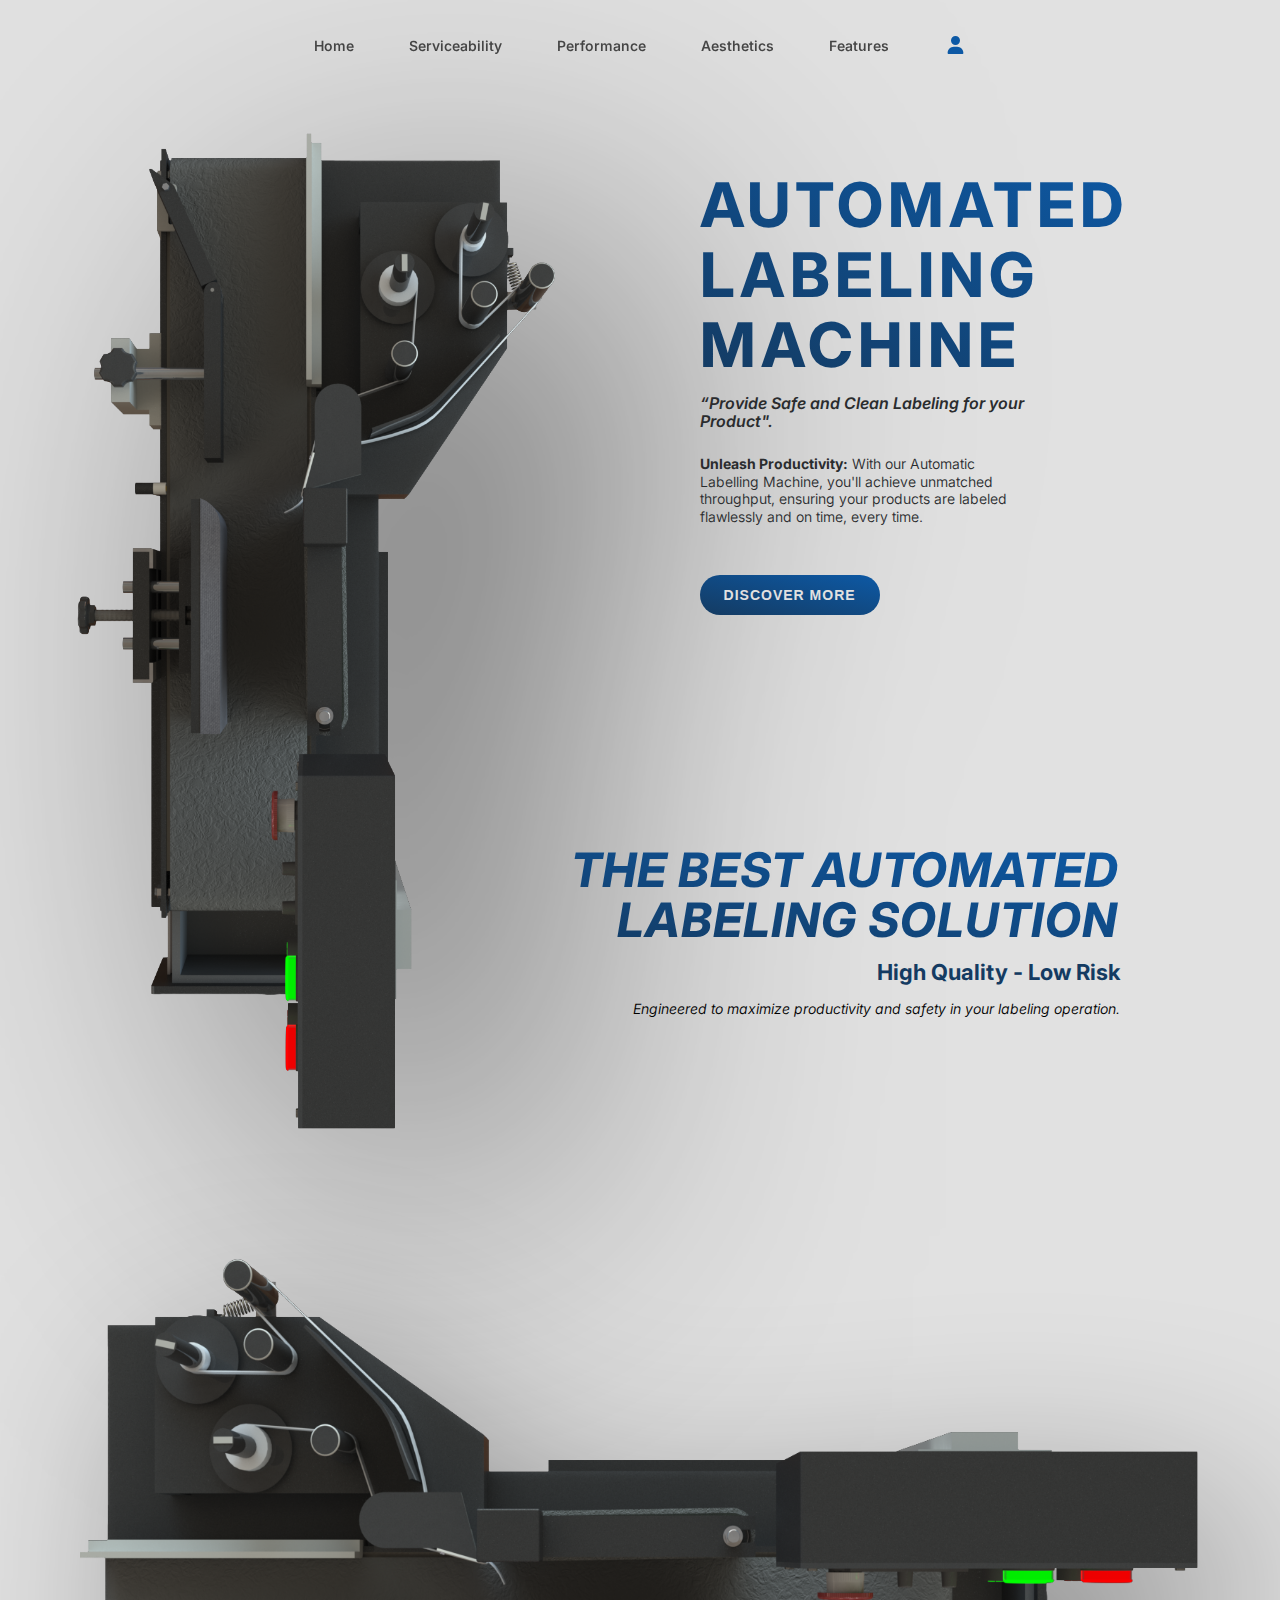
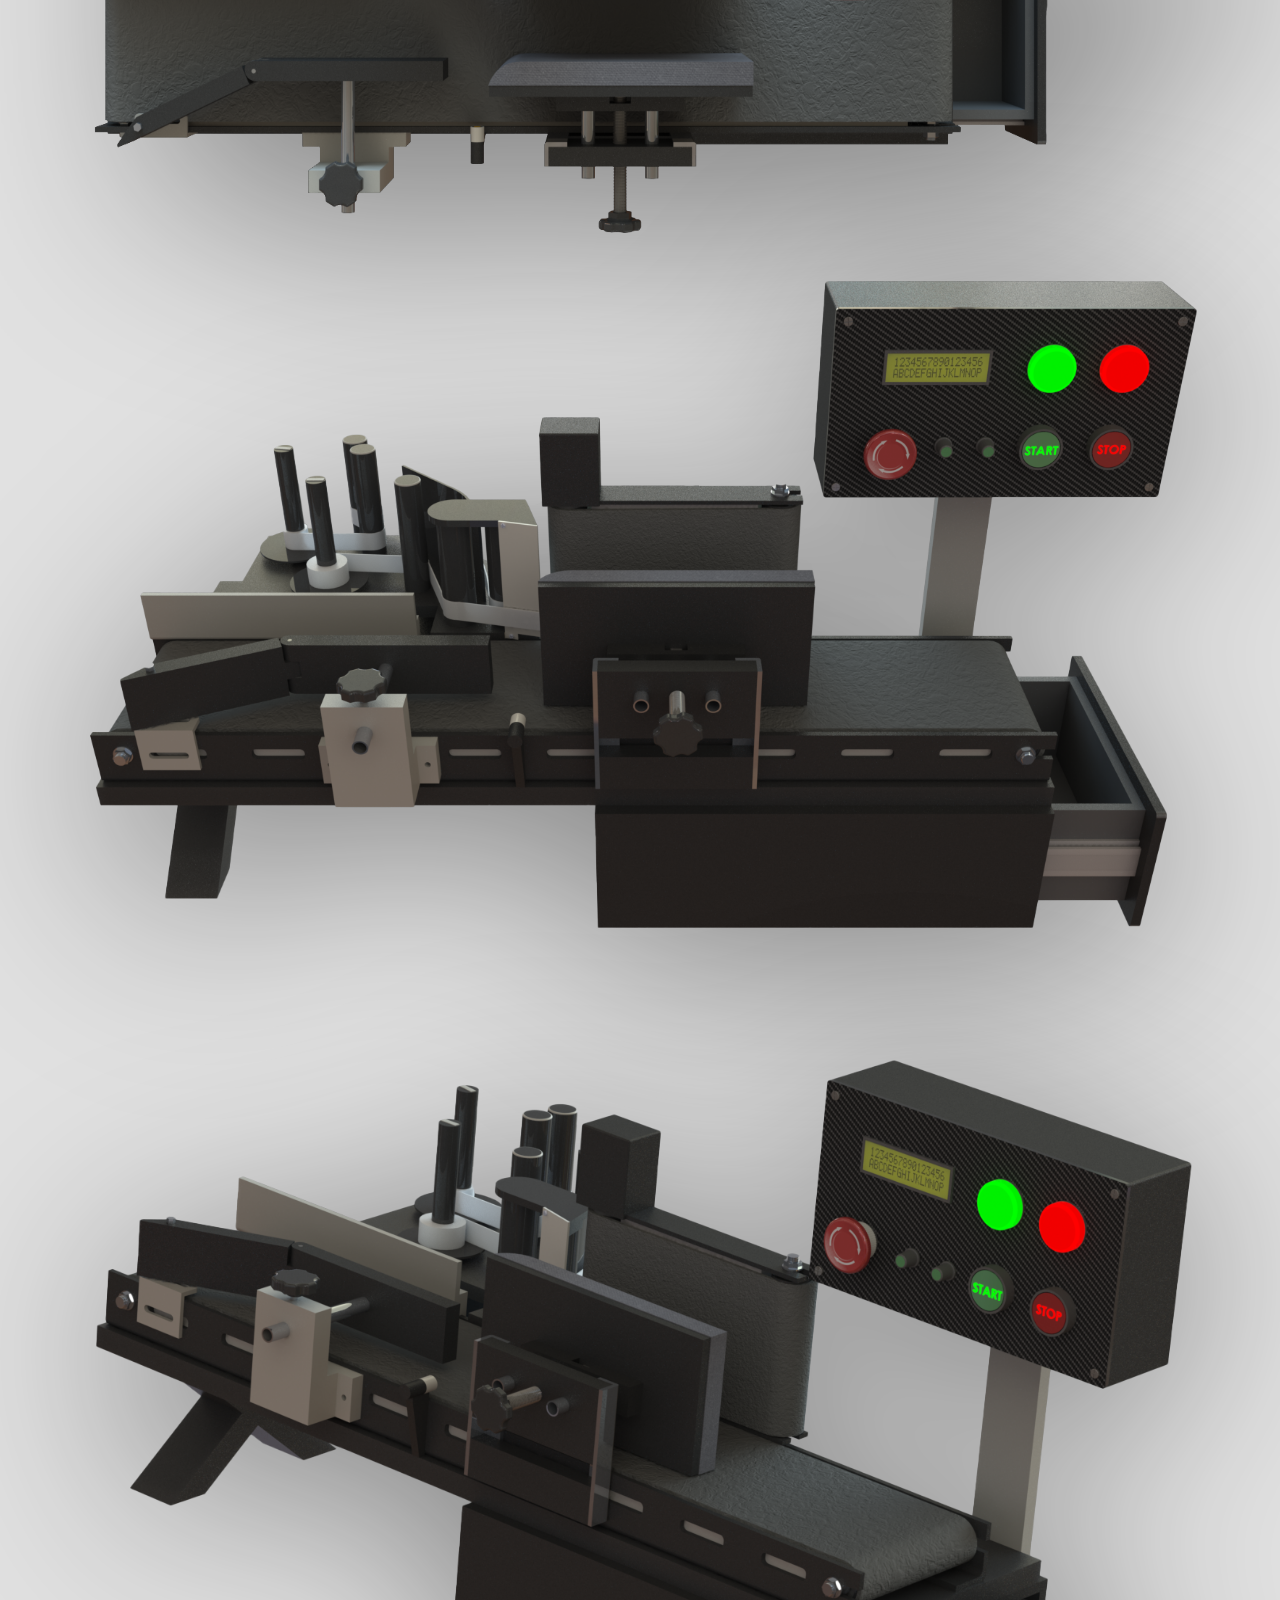
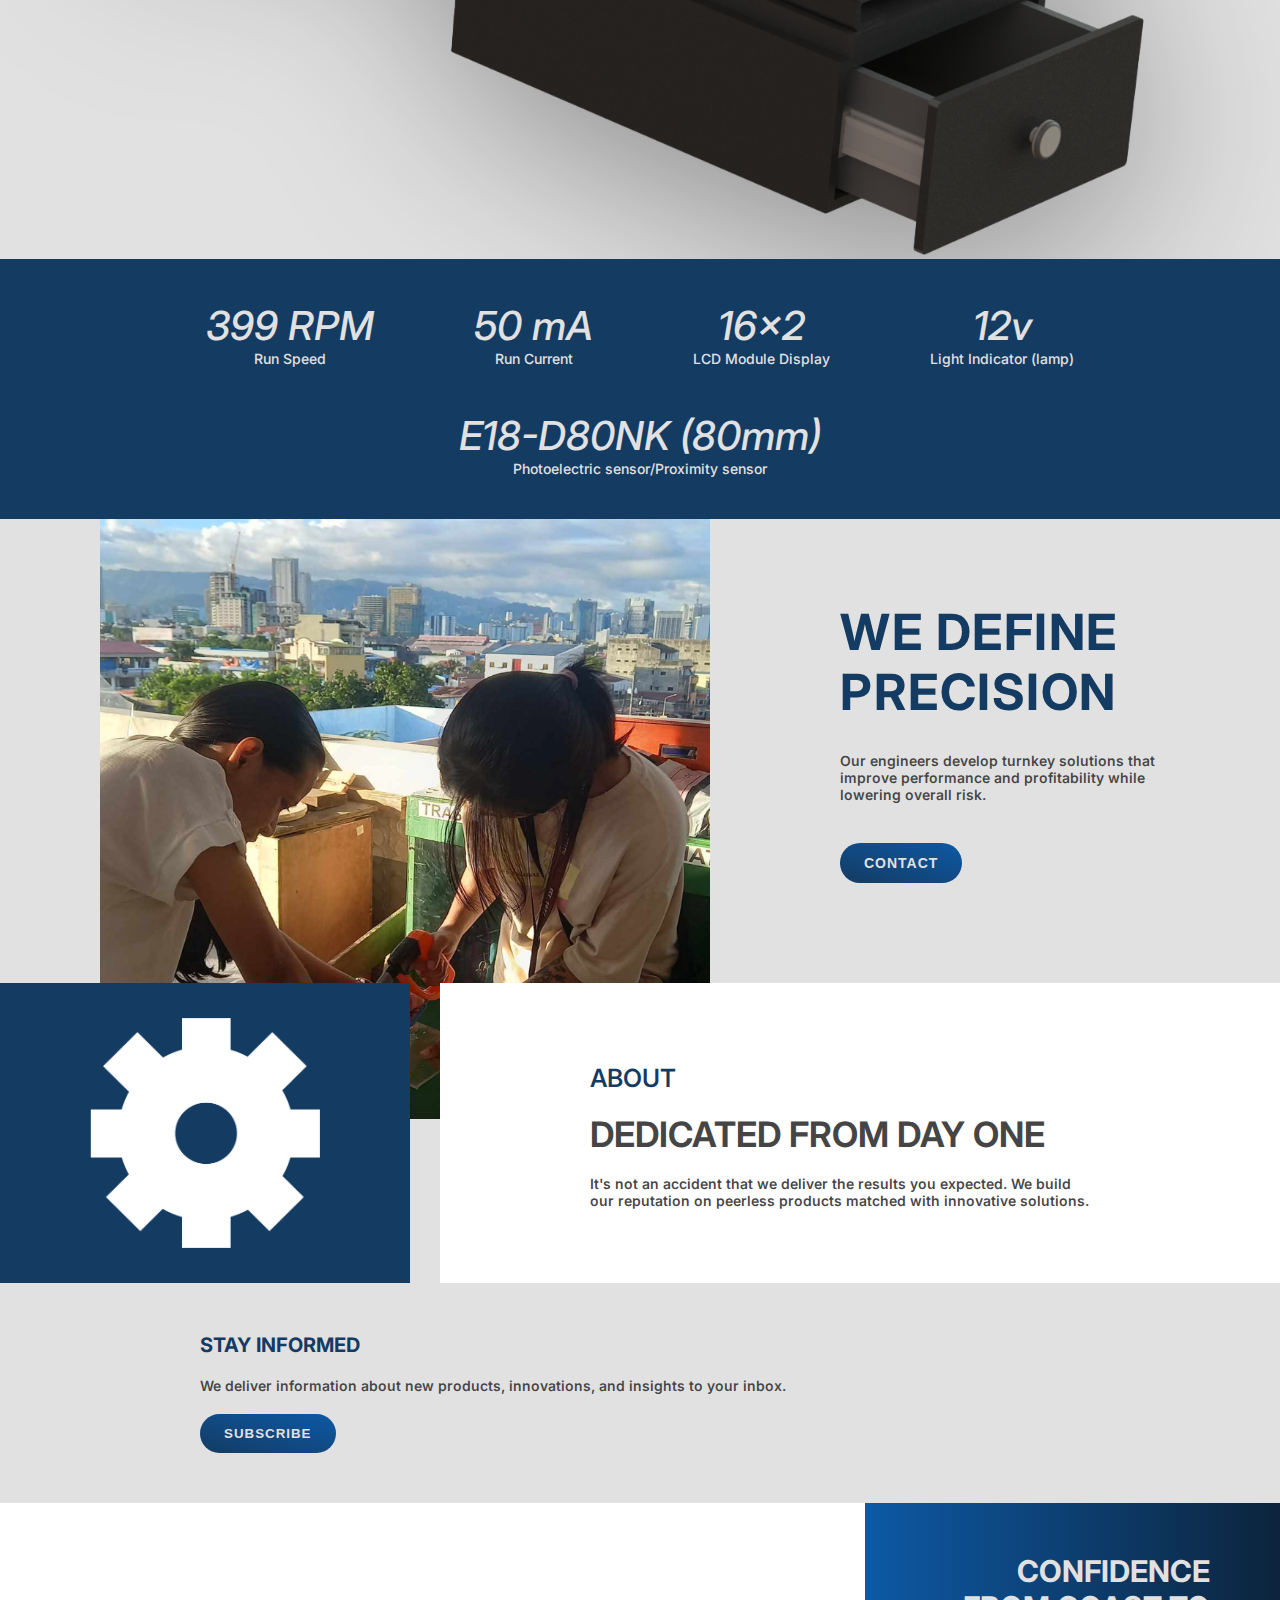
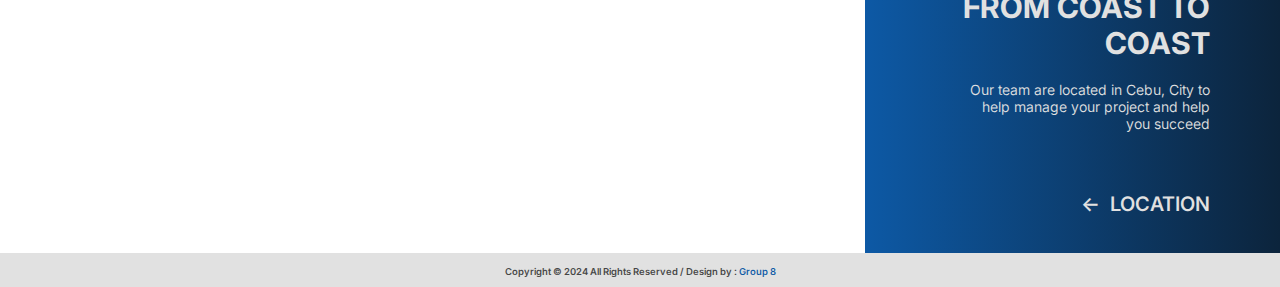
==== index.html @ 642051ca "Add files via upload" ====
<!DOCTYPE html>
<html lang="en">
<head>
    <style>
        @import url('https://fonts.googleapis.com/css2?family=Poppins:wght@100;200;300;400;500;600;700;800;900&display=swap');
        @import url('https://fonts.googleapis.com/css2?family=Inter:wght@100..900&display=swap');
    </style>
   <link rel="stylesheet" href="https://unicons.iconscout.com/release/v4.0.0/css/line.css"/>
    <meta charset="UTF-8">
    <meta name="viewport" content="width=device-width, initial-scale=1.0">
    <title>Home Page</title>
    <link rel="stylesheet" href="style.css">
    <link rel="icon" type="image/png" href="assets/logo gear.jpg">
</head>

<body>

    <div class="hero">
        <nav>
            <ul class="sidebar">
                <li onclick=hideSidebar()><a href="#"><svg class="svg" xmlns="http://www.w3.org/2000/svg" fill="currentcolor" height="26" viewBox="0 -960 960 960" width="26"><path d="M480-424 284-228q-11 11-28 11t-28-11q-11-11-11-28t11-28l196-196-196-196q-11-11-11-28t11-28q11-11 28-11t28 11l196 196 196-196q11-11 28-11t28 11q11 11 11 28t-11 28L536-480l196 196q11 11 11 28t-11 28q-11 11-28 11t-28-11L480-424Z"/></svg></a></li>
                <li><a href="index.html">Home</a></li>
                <li><a href="serviceability.html">Serviceability</a></li>
                <li><a href="performance.html">Performance</a></li>
                <li><a href="aesthetic.html">Aesthetics</a></li>
                <li><a href="features.html">Features</a></li>
            </ul>
            <ul class="main-navbar">
                <li class="hideOnMobile"><a href="index.html">Home</a></li>
                <li class="hideOnMobile"><a href="serviceability.html">Serviceability</a></li>
                <li class="hideOnMobile"><a href="performance.html">Performance</a></li>
                <li class="hideOnMobile"><a href="aesthetic.html">Aesthetics</a></li>
                <li class="hideOnMobile"><a href="features.html">Features</a></li>
                <!-- <li class="hideOnMobile"><button id="show-login">Log in</button></li> -->
                <li class="hideOnMobile"><a href="#"><svg id="svg" xmlns="http://www.w3.org/2000/svg" fill="currentcolor" height="18" width="23" viewBox="0 0 448 512"><path d="M224 256A128 128 0 1 0 224 0a128 128 0 1 0 0 256zm-45.7 48C79.8 304 0 383.8 0 482.3C0 498.7 13.3 512 29.7 512H418.3c16.4 0 29.7-13.3 29.7-29.7C448 383.8 368.2 304 269.7 304H178.3z"/></svg></a></li>
                <li class="menu-button" onclick=showSidebar()><a href="#"><svg class="svg" xmlns="http://www.w3.org/2000/svg" fill="currentcolor" height="26" viewBox="0 -960 960 960" width="26"><path d="M120-240v-80h720v80H120Zm0-200v-80h720v80H120Zm0-200v-80h720v80H120Z"/></svg></a></li>
            </ul>
        </nav>
        <script>
            function showSidebar(){
                const sidebar = document.querySelector('.sidebar')
                sidebar.style.display = 'flex'
            }
            function hideSidebar(){
                const sidebar = document.querySelector('.sidebar')
                sidebar.style.display = 'none'
            }
        </script>



        <!--------------------------- HERO SECTION -------------------------------->
        <section class="home">
            <div class="content">
                <h1>AUTOMATED LABELING MACHINE</h1>
                <p class="p1" style="font-weight: 600; font-style: italic;">“Provide Safe and Clean Labeling for your Product".</p>
                <p style="font-weight: 350;"><b>Unleash Productivity:</b> With our Automatic
                    Labelling Machine, you'll achieve unmatched
                    throughput, ensuring your products are labeled
                    flawlessly and on time, every time.</p>
                    <a href="discover more.html"><button class="btn">DISCOVER MORE</button></a>
            </div>
            <!-- <div class="media-icons">
                <a href="#"><i class="fa-brands fa-facebook"></i></a>
                <a href="#"><i class="fa-brands fa-facebook-messenger"></i></a>
                <a href="#"><i class="fa-brands fa-instagram"></i></a>
                <a href="#"><i class="fa-brands fa-x-twitter"></i></a>
            </div> -->
        </section>



        <!--------------------------- LOG IN -------------------------------->
        <div class="pop-up">
            <div class="close-btn">&times</div>
            <div class="form">
                <h2>Log In</h2>
                <div class="form-element">
                    <label for="email">Email</label>
                    <input type="text" id="email" placeholder="Enter email">
                </div>
                <div class="form-element">
                    <label for="password">Password</label>
                    <input type="password" id="password" placeholder="Enter password">
                </div>
                <div class="form-element">
                    <input type="checkbox" id="remember-me">
                    <label for="remember-me">Remember me</label>
                </div>
                <div class="form-element">
                    <button>Sign in</button>
                </div>
                <div class="form-element">
                    <a href="#">Forgot password?</a>
                </div>
            </div>
        </div>

        <script src="login.js"></script>



        <!--------------------------- BEST AUTOMATED -------------------------------->
        </section>
        <div class="hero1">
            <section class="home1">
                <div class="content1">
                    <h1>THE BEST AUTOMATED LABELING SOLUTION</h1>
                    <p class="p1">High Quality - Low Risk</p>
                    <p class="p2">.Engineered to maximize productivity and safety in your labeling operation</p>
                </div>
            </section>
        </div>

    </div>



    <!---------------------- MACHINE IMAGES ------------------------>
    <div class="top-view"><img src="assets/top-view.png"></div>

    <div class="top-view1"><img src="assets/topvwb.png"></div>
    <div class="front-view"><img src="assets/front-viewwb.png"></div>
    <div class="iso-view"><img src="assets/isometric-viewwb.png"></div>



    <!------------------------- TABLE ------------------------------->
    <div class="blue-box">
        <table class="t1">
            <tr id="header">
                <th>399 RPM</th>
                <th>50 mA</th>
                <th>16x2</th>
                <th>12v</th>
            </tr>
            <tr>
                <td>Run Speed</td>
                <td>Run Current</td>
                <td>LCD Module Display</td>
                <td>Light Indicator (lamp)</td>
            </tr>
        </table>

        <table class="t2">
            <tr id="header2">
                <th>E18-D80NK (80mm)</th>
            </tr>
            <tr>
                <td>Photoelectric sensor/Proximity sensor</td>
            </tr>
        </table>
    </div>


    <!------------------------- WE DEFINE ------------------------------->
    <div class="content3">
        <img src="assets/content3-img.png">
    </div>


    <div class="we-define">
        <p class="c3-heading">WE DEFINE PRECISION</p>
        <p class="c3-parag">Our engineers develop turnkey solutions that improve performance
            and profitability while lowering overall risk.</p>
        <button class="c3-btn"><a href="contact.html">CONTACT</a></button>
    </div>


    <!------------------------- DEDICATED FROM DAY ONE ------------------------------->
    <div class="gear">
        <img src="assets/gear.png">
    </div>


    <div class="white-box">
        <div class="wb">
        <p class="c3-p1">ABOUT</p>
        <p class="c3-p2">DEDICATED FROM DAY ONE</p>
        <p class="c3-p3">It's not an accident that we deliver the results you expected.
             We build our reputation on peerless products matched with innovative solutions.</p>
        </div>
    </div>


    <!------------------------- STAY INFORMED ------------------------------->
    <div class="stay-informed">
        <div class="s-i">
        <p class="si1">STAY INFORMED</p>
        <p class="si2">We deliver information about new products, innovations, and insights to your inbox.</p>
        <button class="si-btn"><a href="#">SUBSCRIBE</a></button>
        </div>
    </div>


    <!------------------------- MAP / LOCATION ------------------------------->
    <div class="map">
        <iframe src="https://www.google.com/maps/embed?pb=!1m18!1m12!1m3!1d5551.636951162597!2d123.90180491944083!3d10.2937668640646!2m3!1f0!2f0!3f0!3m2!1i1024!2i768!4f13.1!3m3!1m2!1s0x33a99be0240f1f91%3A0x9e27c0301ab69bb9!2sCebu%20Technological%20University%20-%20Main%20Campus!5e0!3m2!1sen!2sph!4v1716131457094!5m2!1sen!2sph" width="100%" height="350" style="border:0; object-fit:cover;" allowfullscreen="" loading="lazy" referrerpolicy="no-referrer-when-downgrade"></iframe>
        <div class="mp">
            <p class="m1">CONFIDENCE FROM COAST TO COAST</p>
            <p class="m2">Our team are located in Cebu, City to help manage your project
                and help you succeed</p>
            <p class="m3">LOCATION &nbsp;-></p>
        </div>
    </div>



    <!------------------------- FOOTER ------------------------------->
    <footer>
        <p>Copyright © 2024 All Rights Reserved / Design by :  <b style="color:#0d59a5; font-weight: 550;">Group 8</b></p>
    </footer>



</body>
</html>
---- style.css ----
*{
    box-sizing: border-box;
    margin: 0;
    padding: 0;
}
html{
    height: 100%;
}
body{
    font-family: "Inter", sans-serif;
    font-size: 14px;
    margin: 0;
    background-color: #e1e1e1;
    font-weight: 560;


    min-height: 100%;
    display: flex;
    flex-direction: column;
    overflow-x: hidden;
}
/* html, body{
    width: 100%;
    height: 100%;
    margin: 0;
    padding: 0;
    overflow-x :hidden;
} */




/* -------------------NAVIGATION BAR------------------------ */
.main-navbar{
    /* background-color: white; */
    /* box-shadow: 3px 3px 5px rgba(0, 0, 0, 0.3); */
    /* background: hsl(0 0% 100% / .1); */
    backdrop-filter: blur(0.01rem);
    /* position: relative; */
}
nav ul{
    width: 100%;
    list-style: none;
    display: flex;
    justify-content: center;
    align-items: center;
    gap: 10px;
}
nav .main-navbar{
    gap: 35px;
    margin-top: 20px;
}
nav li{
    height: 50px;
}
nav a{
    height: 100%;
    padding: 0 10px;
    text-decoration: none;
    display: flex;
    align-items: center;
    color: #454545;
    transition: 0.3s ease;
    position: relative;
}
nav a:hover{
    /* background-color: #6e7a8691; */
    border-radius: 3px;
    /* color: #e1e1e1; */
    color: #143b62;
    /* box-shadow: 2px 2px 3px rgba(0, 0, 0, 0.3); */
}
.main-navbar a{
    transition: 0.3s ease;
    font-size: 14px;
}
.main-navbar a:hover{
    transform: scale(1.08);
}
.main-navbar a:after{
    content:"";
    position: absolute;
    background-color: #0D59A5;
    height: 3px;
    width: 0%;
    left: 0;
    bottom: -1px;
    transition: 0.3s ease;
}
.main-navbar a:hover:after{
    width: 100%;
}
#svg{
    color:#0D59A5;
}
nav .main-navbar li:last-child{
    margin-left: auto;
    font-size: 18px;
    font-weight: bold;
    color: #454545;
    margin-right: 25px;
}
.sidebar{
    position: absolute;
    top: 0;
    right: 0;
    height: 100vh;
    width: 250px;
    z-index: 999;
    background: hsla(0, 0%, 100%, 0);
    /* background: rgba(46, 62, 70, 0.53); */
    backdrop-filter: blur(1rem);
    background-color: #143b6296;
    box-shadow: -10px 0 10px rgba(0, 0, 0, 0.1);
    display: none;
    flex-direction: column;
    align-items: flex-start;
    justify-content: flex-start;
    transition: 0.3s ease;
    font-weight: 500;
}
.sidebar li{
    width: 100%;
}
.sidebar a{
    margin-top: 22px;
    width: 100%;
    margin-left: 35px;
    color: #e1e1e1;
}
.sidebar a:hover{
    color: #cbebf1;
    font-weight: 650;
    text-transform: uppercase;
}
.menu-button{
    display: none;
}

@media(max-width: 800px){
    .hideOnMobile{
        display: none;
    }
    .menu-button{
        display: block;
    }
}
@media(max-width: 400px){
    .sidebar{
        width: 100%;
    }
}
/* -------------------NAVIGATION BAR /end------------------------ */



/*--------------------------------LOG IN--------------------------- */
.pop-up{
    z-index: 888;
    position: absolute;
    top: -150%;
    left: 50%;
    opacity: 0;
    transform: translate(-50%, -50%) scale(1.01);
    width: 380px;
    padding: 20px 30px;
    background: #fff;
    box-shadow: 2px 2px 5px 5px rgba(0, 0, 0, 0.15);
    border-radius: 15px;
    transition: top 0ms ease-in-out 200ms,
                opacity 200ms ease-in-out 0ms,
                transform 20ms ease-in-out 0ms;
}
.pop-up.active{
    top: 50%;
    opacity: 1;
    transform: translate(-50%, -50%) scale(1);
    transition: top 0ms ease-in-out 0ms,
                opacity 200ms ease-in-out 0ms,
                transform 20ms ease-in-out 0ms;
}
.pop-up .close-btn{
    position: absolute;
    top: 10px;
    right: 10px;
    width: 15px;
    height: 15px;
    background: #143b62;
    color: #e1e1e1;
    text-align: center;
    line-height: 15px;
    border-radius: 15px;
    cursor: pointer;
}
.pop-up .form h2{
    text-align: center;
    color: #143b62;
    margin: 10px 0px 20px;
    font-size: 25px;
}
.pop-up .form .form-element{
    margin: 15px 0px;
}
.pop-up .form .form-element label{
    font-size: 14px;
    color: #143b62;
}
.pop-up .form .form-element input[type="text"],
.pop-up .form .form-element input[type="password"]{
    margin-top: 5px;
    display: block;
    width: 100%;
    padding: 10px;
    outline: none;
    border: 1px solid #aaa;
    border-radius: 6px;
}
.pop-up .form .form-element input[type="checkbox"]{
    margin-right: 5px;
}
.pop-up .form .form-element button{
    width: 100%;
    height: 40px;
    border: none;
    outline: none;
    font-size: 15px;
    background: linear-gradient(to top right, #143b62, #0D59A5);
    color: #e1e1e1;
    border-radius: 10px;
    cursor: pointer;
    font-weight: 650;
    letter-spacing: 1.1px;
}
.pop-up .form .form-element a{
    display: block;
    text-align: center;
    font-size: 15px;
    color: #0D59A5;
    text-decoration: none;
    font-weight: 600;
}

/*--------------------------------LOG IN css end--------------------------- */




/*--------------------------------HERO SECTION--------------------------- */
.home{
    position: relative;
    display: flex;
    justify-content: center;
    flex-direction: column;
    width: 100%;
    /* min-height: 100vh;   */
    margin-top: 50px;
}
section{
    /* padding: 100px 200px; */
    /* z-index: 999; */
    position: absolute;
    display: flex;
    flex-direction: column;
    align-items: flex-end;
    right: 20%;
    top: 50px;
}
.home .content{
    color: #454545;
    z-index: 888;
    width: 350px;
}
.home .content .p1{
    width: 400px;
    font-size: 16px;
    color: #2a2c2e;
}
.home .content p{
    width: 310px;
    margin-bottom: 25px;
    font-size: 14px;
    color: #2a2c2e;
    line-height: 17.5px;
}
.home .content h1{
    font-size: 4.7em;
    font-weight: 750;
    text-transform: uppercase;
    line-height: 70px;
    letter-spacing: 5px;
    margin-bottom: 15px;
    color: #0D59A5;
    /* background: linear-gradient(90deg, #00dbde, #fc00ff); */
    background: linear-gradient(to top right, #143b62, #0D59A5);
    background-clip: text;
    color: transparent;
    width: 470px;
}

.btn{
    /* background: #0D59A5; */
    background: linear-gradient(to top right, #143b62, #0D59A5);
    padding: 12px 24px;
    color: #e1e1e1;
    border-radius: 50px;
    font-weight: bold;
    font-size: 14px;
    /* text-decoration: none; */
    margin-top: 25px;
    border: none;
    transition: 0.3s ease;
    letter-spacing: 1px;
}
.btn:hover{
    transform: scale(1.05);
}
.top-view img{
    position: absolute;
    top: -10px;
    left: 30px;
    height: 1280px;
    width: 760px;
    filter: drop-shadow(120px 108px 180px rgba(0,0,0,0.6));
    z-index: -888;
}
/* 320, 480, 768, 1040, 1200, 1920 */

@media(max-width: 1521px){
    .top-view img{
        top: -10px;
        left: 30px;
        height: 1280px;
        width: 760px;
        transition: all 0.3s ease-in-out;
    }
}
@media(max-width: 1361px){
    .top-view img{
        top: -5px;
        left: 30px;
        height: 1220px;
        width: 700px;
    }
    .home .content h1{
        font-size: 4.5em;
    }
}
@media(max-width: 1301px){
    .top-view img{
        top: 0px;
        left: -30px;
        height: 1200px;
        width: 680px;
    }
    section{
        right: 18%;
        top: 50px;
    }
    .home .content h1{
        font-size: 4.4em;
    }
}
@media(max-width: 1201px){
    .top-view img{
        top: 5px;
        left: -30px;
        height: 1180px;
        width: 660px;
    }
    section{
        right: 15%;
        top: 50px;
    }
    .home .content h1{
        font-size: 4.3em;
    }
}
@media(max-width: 1121px){
    .top-view img{
        top: 10px;
        left: -30px;
        height: 1160px;
        width: 640px;
    }
    section{
        right: 12%;
        top: 50px;
    }
    .home .content h1{
        font-size: 4.2em;
    }
}
@media(max-width: 1041px){
    .top-view img{
        top: 15px;
        left: -50px;
        height: 1120px;
        width: 600px;
    }
    section{
        right: 12%;
        top: 50px;
    }
    .home .content h1{
        font-size: 4.2em;
        letter-spacing: 4.5px;
        margin-bottom: 15px;
        width: 470px;
        line-height: 70px;
    }
}
@media(max-width: 1000px){
    .top-view img{
        top: 20px;
        left: -50px;
        height: 1100px;
        width: 580px;
    }
    section{
        right: 12%;
        top: 50px;
    }
    .home .content h1{
        font-size: 4.2em;
        letter-spacing: 4px;
        margin-bottom: 15px;
        width: 470px;
        line-height: 68px;
    }
    .btn{
        margin-top: 20px;
    }
}
@media(max-width: 956px){
    .top-view img{
        top: 25px;
        left: -60px;
        height: 1060px;
        width: 540px;

    }
    section{
        right: 12%;
        top: 50px;
    }
    .home .content h1{
        font-size: 4.1em;
        letter-spacing: 3.5px;
        margin-bottom: 15px;
        width: 470px;
        line-height: 66px;
    }
    .btn{
        margin-top: 17px;
    }
}
@media(max-width: 901px){
    .top-view img{
        top: 30px;
        left: -60px;
        height: 1040px;
        width: 520px;
    }
    section{
        right: 12%;
        top: 50px;
    }
    .home .content h1{
        font-size: 4em;
        letter-spacing: 3px;
        margin-bottom: 15px;
        width: 470px;
        line-height: 64px;
    }
    .btn{
        margin-top: 15px;
    }
}
@media(max-width: 872px){
    .top-view img{
        top: 30px;
        left: -60px;
        height: 1000px;
        width: 480px;
        /* opacity:.85; */
    }
    section{
        right: 5%;
        top: 50px;
    }
    .home .content h1{
        font-size: 3.5em;
        letter-spacing: 2px;
        margin-bottom: 15px;
        width: 470px;
        line-height: 62px;
    }
    .home .content .p1{
        width: 380px;
        font-size: 16px;
    }
    .home .content p{
        width: 310px;
        margin-bottom: 25px;
        font-size: 14px;
        line-height: 17.5px;
    }
    .btn{
        margin-top: 13px;
    }
}
@media(max-width: 778px){
    .top-view img{
        top: 30px;
        left: -60px;
        height: 900px;
        width: 450px;
        /* opacity:.85; */
    }
    section{
        right: 5%;
        top: 35px;
    }
    .home .content h1{
        font-size: 3.5em;
        letter-spacing: 2px;
        margin-bottom: 15px;
        width: 470px;
        line-height: 60px;
    }
    .home .content .p1{
        width: 380px;
        font-size: 16px;
    }
    .home .content p{
        width: 310px;
        margin-bottom: 25px;
        font-size: 14px;
        line-height: 17.5px;
    }
}
@media(max-width: 751px){
    .top-view img{
        top: -100px;
        left: -240px;
        height: 1150px;
        width: 730px;
        /* opacity:.85; */
    }
    section{
        right: 3%;
        top: 25px;
    }
    .home .content h1{
        font-size: 3.3em;
        letter-spacing: 2px;
        margin-bottom: 15px;
        width: 470px;
        line-height: 60px;
    }
    .home .content .p1{
        width: 380px;
        font-size: 16px;
    }
    .home .content p{
        width: 310px;
        margin-bottom: 25px;
        font-size: 14px;
        line-height: 17.5px;
    }
}
@media(max-width: 709px){
    .top-view img{
        opacity:.5;
        transition: 0.3s ease ease-in-out;
    }
    section{
        right: 11%;
        top: 20px;
    }
    .home .content h1{
        font-size: 3.5em;
        letter-spacing: 2px;
        margin-bottom: 15px;
        width: 470px;
        line-height: 60px;
    }
    .home .content .p1{
        width: 380px;
        font-size: 16px;
    }
    .home .content p{
        width: 310px;
        margin-bottom: 25px;
        font-size: 14px;
        line-height: 17.5px;
    }
}
@media(max-width: 683px){
    .top-view img{
        opacity:.3;
        transition: 0.3s ease ease-in-out;
    }
    section{
        right: 14%;
        top: 20px;
    }
    .home .content h1{
        font-size: 3.5em;
        letter-spacing: 2px;
        margin-bottom: 15px;
        width: 470px;
        line-height: 60px;
    }
    .home .content .p1{
        width: 380px;
        font-size: 16px;
    }
    .home .content p{
        width: 310px;
        margin-bottom: 25px;
        font-size: 14px;
        line-height: 17.5px;
    }
}
@media(max-width: 510px){
    .top-view img{
        opacity:.15;
        transition: 0.3s ease ease-in-out;
    }
    section{
        right: 12%;
        top: 20px;
    }
    .home .content h1{
        font-size: 3.5em;
        letter-spacing: 2px;
        margin-bottom: 15px;
        width: 470px;
        line-height: 60px;
    }
    .home .content .p1{
        width: 380px;
        font-size: 16px;
    }
    .home .content p{
        width: 310px;
        margin-bottom: 25px;
        font-size: 14px;
        line-height: 17.5px;
    }
}
@media(max-width: 400px){
    .top-view img{
        opacity:.15;
        transition: 0.3s ease ease-in-out;
    }
    section{
        right: -2%;
        top: 20px;
    }
    .home .content h1{
        font-size: 3.1em;
        letter-spacing: 1px;
        margin-bottom: 15px;
        width: 440px;
        line-height: 50px;
    }
    .home .content .p1{
        width: 300px;
        font-size: 14px;
    }
    .home .content p{
        width: 305px;
        margin-bottom: 25px;
        font-size: 12px;
        line-height: 17.5px;
    }
    .btn{
        font-size: 12px;
    }
}
@media(max-width: 380px){
    .top-view img{
        opacity:.15;
        transition: 0.3s ease ease-in-out;
    }
    section{
        right: -6%;
        top: 20px;
    }
    .home .content h1{
        font-size: 3.1em;
        letter-spacing: 1px;
        margin-bottom: 15px;
        width: 440px;
        line-height: 50px;
    }
    .home .content .p1{
        width: 300px;
        font-size: 14px;
    }
    .home .content p{
        width: 305px;
        margin-bottom: 25px;
        font-size: 12px;
        line-height: 17.5px;
    }
    .btn{
        font-size: 12px;
    }
}
/*--------------------------------HERO SECTION /end--------------------------- */




/*--------------------------------BEST AUTOMATED--------------------------- */
.hero1{
    position: relative;
    display: flex;
    justify-content: center;
    flex-direction: column;
    width: 100%;
    margin-top: 320px;
    z-index: 555;
    direction: rtl;
}
.home1{
    position: absolute;
    display: flex;
    flex-direction: column;
    align-items: flex-end;
    right: 12.5%;
    top: -10px;
}
.hero1 .content1{
    color: #454545;
    z-index: 888;
    width: 350px;
}
.hero1 .p1{
    width: 350px;
    font-weight: bold;
    color: #143b62;
    font-size: 22px;
    margin-bottom: 15px;
}
.hero1 .p2{
    width: 550px;
    margin-bottom: 27px;
    font-size: 14px;
    font-weight: 350;
    color: black;
    font-style: oblique;
    font-weight: 600;
}
.home1 .content1 h1{
    font-size: 3.4em;
    font-weight: 750;
    text-transform: uppercase;
    line-height: 50px;
    letter-spacing: 2px;
    margin-bottom: 14px;
    color: transparent;
    background: linear-gradient(to top right, #143b62, #0D59A5);
    background-clip: text;
    font-style: oblique;
    width: 600px;
    padding: 0px 2.5px;
}
@media(max-width: 1531px){
    .home1{
        position: absolute;
        right: 12.5%;
        top: -10px;
    }
    .home1 .content1 h1{
        font-size: 3.4em;
        line-height: 50px;
        letter-spacing: 1px;
        margin-bottom: 14px;
        width: 600px;
    }
    .hero1 .p1{
        width: 350px;
        font-size: 22px;
        margin-bottom: 15px;
    }
    .hero1 .p2{
        width: 550px;
        margin-bottom: 27px;
        font-size: 14px;
        font-weight: 350;
    }
}
@media(max-width: 1361px){
    .home1{
        position: absolute;
        right: 12.5%;
        top: -40px;
    }
    .home1 .content1 h1{
        font-size: 3.4em;
        line-height: 50px;
        letter-spacing: 1px;
        margin-bottom: 14px;
        width: 600px;
    }
    .hero1 .p1{
        width: 350px;
        font-size: 22px;
        margin-bottom: 15px;
    }
    .hero1 .p2{
        width: 550px;
        margin-bottom: 27px;
        font-size: 14px;
        font-weight: 350;
    }
}
@media(max-width: 1202px){
    .home1{
        position: absolute;
        margin-right: -20px;
        top: -55px;
    }
    .home1 .content1 h1{
        font-size: 3.4em;
        line-height: 50px;
        letter-spacing: 1px;
        margin-bottom: 14px;
        width: 600px;
    }
    .hero1 .p1{
        width: 350px;
        font-size: 22px;
        margin-bottom: 15px;
    }
    .hero1 .p2{
        width: 550px;
        margin-bottom: 27px;
        font-size: 14px;
        font-weight: 350;
    }
}
@media(max-width: 1121px){
    .home1{
        position: absolute;
        margin-right: -75px;
        top: -70px;
    }
    .home1 .content1 h1{
        font-size: 3.4em;
        line-height: 50px;
        letter-spacing: 1px;
        margin-bottom: 14px;
        width: 600px;
    }
    .hero1 .p1{
        width: 350px;
        font-size: 22px;
        margin-bottom: 15px;
    }
    .hero1 .p2{
        width: 550px;
        margin-bottom: 27px;
        font-size: 14px;
        font-weight: 350;
    }
}
@media(max-width: 1041px){
    .home1{
        position: absolute;
        margin-right: -58px;
        top: -100px;
    }
    .home1 .content1 h1{
        font-size: 3.2em;
        line-height: 50px;
        letter-spacing: 0px;
        margin-bottom: 14px;
        width: 550px;
    }
    .hero1 .p1{
        width: 350px;
        font-size: 22px;
        margin-bottom: 15px;
    }
    .hero1 .p2{
        width: 550px;
        margin-bottom: 27px;
        font-size: 14px;
        font-weight: 350;
    }
}
@media(max-width: 1000px){
    .home1{
        position: absolute;
        margin-right: -48px;
        top: -90px;
    }
    .home1 .content1 h1{
        font-size: 3.2em;
        line-height: 50px;
        letter-spacing: 0px;
        margin-bottom: 14px;
        width: 550px;
    }
    .hero1 .p1{
        width: 350px;
        font-size: 22px;
        margin-bottom: 15px;
    }
    .hero1 .p2{
        width: 550px;
        margin-bottom: 27px;
        font-size: 14px;
        font-weight: 350;
    }
}
@media(max-width: 956px){
    .home1{
        position: absolute;
        margin-right: -48px;
        top: -105px;
    }
    .home1 .content1 h1{
        font-size: 3.2em;
        line-height: 50px;
        letter-spacing: 0px;
        margin-bottom: 14px;
        width: 550px;
    }
    .hero1 .p1{
        width: 350px;
        font-size: 22px;
        margin-bottom: 15px;
    }
    .hero1 .p2{
        width: 550px;
        margin-bottom: 27px;
        font-size: 14px;
        font-weight: 350;
    }
}
@media(max-width: 901px){
    .home1{
        position: absolute;
        margin-right: -48px;
        top: -110px;
    }
    .home1 .content1 h1{
        font-size: 3.2em;
        line-height: 50px;
        letter-spacing: 0px;
        margin-bottom: 14px;
        width: 550px;
    }
    .hero1 .p1{
        width: 350px;
        font-size: 22px;
        margin-bottom: 15px;
    }
    .hero1 .p2{
        width: 550px;
        margin-bottom: 27px;
        font-size: 14px;
        font-weight: 350;
    }
}
@media(max-width: 872px){
    .home1{
        position: absolute;
        margin-right: -48px;
        top: -140px;
    }
    .home1 .content1 h1{
        font-size: 3em;
        line-height: 50px;
        letter-spacing: 0px;
        margin-bottom: 14px;
        width: 550px;
    }
    .hero1 .p1{
        width: 350px;
        font-size: 22px;
        margin-bottom: 15px;
    }
    .hero1 .p2{
        width: 550px;
        margin-bottom: 27px;
        font-size: 14px;
        font-weight: 350;
    }
}
@media(max-width: 846px){
    .home1{
        position: absolute;
        margin-right: -25px;
        top: -140px;
    }
    .home1 .content1 h1{
        font-size: 2.5em;
        line-height: 43px;
        letter-spacing: 1px;
        margin-bottom: 14px;
        width: 400px;
    }
    .hero1 .p1{
        width: 350px;
        font-size: 22px;
        margin-bottom: 15px;
    }
    .hero1 .p2{
        width: 300px;
        margin-bottom: 27px;
        font-size: 14px;
        font-weight: 350;
    }
}
@media(max-width: 778px){
    .home1{
        position: absolute;
        margin-right: -25px;
        top: -160px;
    }
    .home1 .content1 h1{
        font-size: 2.5em;
        line-height: 43px;
        letter-spacing: 1px;
        margin-bottom: 14px;
        width: 400px;
    }
    .hero1 .p1{
        width: 350px;
        font-size: 22px;
        margin-bottom: 15px;
    }
    .hero1 .p2{
        width: 300px;
        margin-bottom: 27px;
        font-size: 14px;
        font-weight: 350;
    }
}
@media(max-width: 752px){
    .home1{
        position: absolute;
        margin-right: -25px;
        top: -160px;
    }
    .home1 .content1 h1{
        font-size: 2.5em;
        line-height: 43px;
        letter-spacing: 1px;
        margin-bottom: 14px;
        width: 400px;
    }
    .hero1 .p1{
        width: 350px;
        font-size: 22px;
        margin-bottom: 15px;
    }
    .hero1 .p2{
        width: 300px;
        margin-bottom: 27px;
        font-size: 14px;
        font-weight: 350;
    }
}
@media(max-width: 709px){
    .home1{
        position: absolute;
        margin-right: 15px;
        top: -160px;
    }
    .home1 .content1 h1{
        font-size: 2.5em;
        line-height: 43px;
        letter-spacing: 1px;
        margin-bottom: 14px;
        width: 300px;
    }
    .hero1 .p1{
        width: 350px;
        font-size: 22px;
        margin-bottom: 15px;
    }
    .hero1 .p2{
        width: 300px;
        margin-bottom: 27px;
        font-size: 14px;
        font-weight: 350;
    }
}
@media(max-width: 684px){
    .home1{
        position: absolute;
        margin-right: 18px;
        top: -160px;
    }
    .home1 .content1 h1{
        font-size: 2.5em;
        line-height: 43px;
        letter-spacing: 1px;
        margin-bottom: 14px;
        width: 300px;
    }
    .hero1 .p1{
        width: 350px;
        font-size: 22px;
        margin-bottom: 15px;
    }
    .hero1 .p2{
        width: 300px;
        margin-bottom: 27px;
        font-size: 14px;
        font-weight: 350;
    }
}
@media(max-width: 380px){
    .home1{
        position: absolute;
        margin-right: 1.5px;
        top: -160px;
    }
    .home1 .content1 h1{
        font-size: 2.5em;
        line-height: 43px;
        letter-spacing: 1px;
        margin-bottom: 14px;
        width: 300px;
    }
    .hero1 .p1{
        width: 350px;
        font-size: 22px;
        margin-bottom: 15px;
    }
    .hero1 .p2{
        width: 300px;
        margin-bottom: 27px;
        font-size: 14px;
        font-weight: 350;
    }
}

/*--------------------------------BEST AUTOMATED /end--------------------------- */



/*--------------------------------TABLE--------------------------- */
.blue-box{
    background-color: #143b62;
    width: 100%;
    color: #e1e1e1;
    position: relative;
}
table{
   border-collapse: collapse;
   width: 100%;
   height: 150px;
   display: flex;
   flex-direction: column;
   justify-content: center;
   align-items: center;
}
.t2{
    margin-top: -40px;
}
tr{
    cursor: pointer;
}
th{
    font-style: oblique;
}
th,td{
    text-align: center;
    padding: 0 50px;
    font-weight: 500;
}
#header{
    font-size: 40px;
}
#header2{
    font-size: 40px;
}
@media(max-width: 1521px){
    table{
        width: 100%;
        height: 150px;
        transition: all 0.3s ease-in-out;
    }
    .t2{
        margin-top: -40px;
        transition: all 0.3s ease-in-out;
    }
    th,td{
        padding: 0 50px;
        font-weight: 500;
        transition: all 0.3s ease-in-out;
    }
    #header{
        font-size: 40px;
        transition: all 0.3s ease-in-out;
    }
    #header2{
        font-size: 40px;
        transition: all 0.3s ease-in-out;
    }
}
@media(max-width: 976px){
    table{
        width: 100%;
        height: 145px;
    }
    .t2{
        margin-top: -40px;
    }
    th,td{
        padding: 0 30px;
        font-weight: 500;
    }
    #header{
        font-size: 35px;
    }
    #header2{
        font-size: 35px;
    }
}
@media(max-width: 816px){
    table{
        width: 100%;
        height: 130px;
    }
    .t2{
        margin-top: -40px;
    }
    th,td{
        padding: 0 25px;
        font-weight: 500;
    }
    #header{
        font-size: 30px;
    }
    #header2{
        font-size: 30px;
    }
}
@media(max-width: 700px){
    table{
        width: 100%;
        height: 130px;
    }
    .t2{
        margin-top: -40px;
    }
    th,td{
        padding: 0 20px;
        font-weight: 500;
    }
    #header{
        font-size: 30px;
    }
    #header2{
        font-size: 30px;
    }
}
@media(max-width: 660px){
    table{
        width: 100%;
        height: 120px;
    }
    .t2{
        margin-top: -40px;
    }
    th,td{
        padding: 0 15px;
        font-weight: 500;
    }
    tr{
        font-size: 12px;
    }
    #header{
        font-size: 25px;
    }
    #header2{
        font-size: 25px;
    }
}
@media(max-width: 544px){
    table{
        width: 100%;
        height: 110px;
    }
    .t2{
        margin-top: -40px;
    }
    th,td{
        padding: 0 15px;
        font-weight: 500;
    }
    tr{
        font-size: 11px;
    }
    #header{
        font-size: 20px;
    }
    #header2{
        font-size: 20px;
    }
}
@media(max-width: 488px){
    table{
        width: 100%;
        height: 90px;
    }
    .t2{
        margin-top: -40px;
    }
    th,td{
        padding: 0 15px;
        font-weight: 500;
    }
    tr{
        font-size: 9px;
    }
    #header{
        font-size: 15px;
    }
    #header2{
        font-size: 15px;
    }
}
@media(max-width: 415px){
    table{
        width: 100%;
        height: 80px;
    }
    .t2{
        margin-top: -25px;
    }
    th,td{
        padding: 0 8px;
        font-weight: 500;
    }
    tr{
        font-size: 9px;
    }
    #header{
        font-size: 15px;
    }
    #header2{
        font-size: 15px;
    }
}


/*--------------------------------TABLE /end--------------------------- */




/*--------------------------------WE DEFINE--------------------------- */
.content3 img{
    height: 600px;
    margin-left: 100px;
    width: 610px;
}
.we-define{
    /* position: absolute; */
    width: 350px;
    right: 250px;
    z-index: 888;
    margin-top: -570px;
    margin-bottom: 270px;
    margin-left: 65em;
}
.c3-heading{
    margin-top: 50px;
    margin-bottom: 30px;
    font-size: 50px;
    font-weight: 700;
    color: #143b62;
    letter-spacing: 1.5px;
}
.c3-parag{
    font-size: 14px;
    color: #454545;
}
.c3-btn{
    margin-top: 40px;
    border: none;
    padding: 12px 24px;
    border-radius: 50px;
    /* background-color: #143b62; */
    background: linear-gradient(to top right, #143b62, #0D59A5);
    transition: 0.3s ease;
}
.c3-btn:hover{
    transform: scale(1.05);
}
.we-define a{
    text-decoration: none;
    color: #e1e1e1;
    font-weight: bold;
    font-size: 14px;
    letter-spacing: 1px;

}
@media(max-width: 1521px){
    .content3 img{
        height: 600px;
        margin-left: 100px;
        width: 610px;
        transition: all 0.3s ease;
    }
    .we-define{
        /* position: absolute; */
        width: 350px;
        right: 250px;
        margin-top: -570px;
        margin-bottom: 270px;
        margin-left: 65em;
        transition: all 0.3s ease;
    }
    .c3-heading{
        margin-top: 50px;
        margin-bottom: 30px;
        font-size: 50px;
        font-weight: 700;
        letter-spacing: 1.5px;
        transition: all 0.3s ease;
    }
    .c3-parag{
        font-size: 14px;
        transition: all 0.3s ease;
    }
    .c3-btn{
        margin-top: 40px;
        padding: 12px 24px;
    }
    .we-define a{
        font-size: 14px;
        letter-spacing: 1px;
        transition: all 0.3s ease;
    }
}
@media(max-width: 1310px){
    .content3 img{
        height: 600px;
        margin-left: 100px;
        width: 610px;
    }
    .we-define{
        /* position: absolute; */
        width: 350px;
        right: 250px;
        margin-top: -570px;
        margin-bottom: 270px;
        margin-left: 60em;
    }
    .c3-heading{
        margin-top: 50px;
        margin-bottom: 30px;
        font-size: 50px;
        font-weight: 700;
        letter-spacing: 1.5px;
    }
    .c3-parag{
        font-size: 14px;
    }
    .c3-btn{
        margin-top: 40px;
        padding: 12px 24px;
    }
    .we-define a{
        font-size: 14px;
        letter-spacing: 1px;
    }
}
@media(max-width: 1200px){
    .content3 img{
        height: 600px;
        margin-left: 80px;
        width: 560px;
    }
    .we-define{
        width: 350px;
        right: 250px;
        margin-top: -570px;
        margin-bottom: 270px;
        margin-left: 56em;
    }
    .c3-heading{
        margin-top: 50px;
        margin-bottom: 30px;
        font-size: 50px;
        font-weight: 700;
        letter-spacing: 1.5px;
    }
    .c3-parag{
        font-size: 14px;
    }
    .c3-btn{
        margin-top: 40px;
        padding: 12px 24px;
    }
    .we-define a{
        font-size: 14px;
        letter-spacing: 1px;
    }
}
@media(max-width: 1125px){
    .content3 img{
        height: 600px;
        margin-left: 60px;
        width: 550px;
    }
    .we-define{
        width: 350px;
        right: 250px;
        margin-top: -570px;
        margin-bottom: 270px;
        margin-left: 50em;
    }
    .c3-heading{
        margin-top: 50px;
        margin-bottom: 30px;
        font-size: 50px;
        font-weight: 700;
        letter-spacing: 1.5px;
    }
    .c3-parag{
        font-size: 14px;
    }
    .c3-btn{
        margin-top: 40px;
        padding: 12px 24px;
    }
    .we-define a{
        font-size: 14px;
        letter-spacing: 1px;
    }
}
@media(max-width: 1056px){
    .content3 img{
        height: 600px;
        margin-left: 0px;
        width: 550px;
    }
    .we-define{
        width: 350px;
        right: 250px;
        margin-top: -570px;
        margin-bottom: 270px;
        margin-left: 45em;
    }
    .c3-heading{
        margin-top: 50px;
        margin-bottom: 30px;
        font-size: 50px;
        font-weight: 700;
        letter-spacing: 1.5px;
    }
    .c3-parag{
        font-size: 14px;
    }
    .c3-btn{
        margin-top: 40px;
        padding: 12px 24px;
    }
    .we-define a{
        font-size: 14px;
        letter-spacing: 1px;
    }
}
@media(max-width: 986px){
    .content3 img{
        height: 600px;
        margin-left: -30px;
        width: 550px;
    }
    .we-define{
        width: 350px;
        right: 250px;
        margin-top: -570px;
        margin-bottom: 270px;
        margin-left: 43em;
    }
    .c3-heading{
        margin-top: 50px;
        margin-bottom: 30px;
        font-size: 35px;
        font-weight: 700;
        letter-spacing: 1.5px;
    }
    .c3-parag{
        font-size: 13px;
        width: 210px;
    }
    .c3-btn{
        margin-top: 40px;
        padding: 12px 24px;
    }
    .we-define a{
        font-size: 13px;
        letter-spacing: 1px;
    }
}
@media(max-width: 904px){
    .content3 img{
        height: 500px;
        margin-left: -30px;
        width: 450px;
    }
    .we-define{
        width: 350px;
        right: 250px;
        margin-top: -480px;
        margin-bottom: 270px;
        margin-left: 39em;
    }
    .c3-heading{
        margin-top: 50px;
        margin-bottom: 20px;
        font-size: 30px;
        font-weight: 700;
        letter-spacing: 1.5px;
    }
    .c3-parag{
        font-size: 12.5px;
        width: 180px;
    }
    .c3-btn{
        margin-top: 30px;
        padding: 12px 24px;
    }
    .we-define a{
        font-size: 14px;
        letter-spacing: 1px;
    }
}
@media(max-width: 800px){
    .content3 img{
        height: 500px;
        margin-left: -90px;
        width: 450px;
    }
    .we-define{
        width: 350px;
        right: 250px;
        margin-top: -480px;
        margin-bottom: 270px;
        margin-left: 34em;
    }
    .c3-heading{
        margin-top: 50px;
        margin-bottom: 20px;
        font-size: 30px;
        font-weight: 700;
        letter-spacing: 1.5px;
    }
    .c3-parag{
        font-size: 12.5px;
        width: 180px;
    }
    .c3-btn{
        margin-top: 30px;
        padding: 12px 24px;
    }
    .we-define a{
        font-size: 14px;
        letter-spacing: 1px;
    }
}
@media(max-width: 693px){
    .content3 img{
        height: 400px;
        margin-left: -90px;
        width: 350px;
    }
    .we-define{
        width: 350px;
        right: 250px;
        margin-top: -400px;
        margin-bottom: 270px;
        margin-left: 24em;
    }
    .c3-heading{
        margin-top: 50px;
        margin-bottom: 15px;
        font-size: 30px;
        font-weight: 700;
        letter-spacing: 1.5px;
    }
    .c3-parag{
        font-size: 12.5px;
        width: 180px;
    }
    .c3-btn{
        margin-top: 20px;
        padding: 12px 24px;
    }
    .we-define a{
        font-size: 14px;
        letter-spacing: 1px;
    }
}
@media(max-width: 571px){
    .content3 img{
        height: 400px;
        margin-left: -160px;
        width: 350px;
    }
    .we-define{
        width: 350px;
        right: 250px;
        margin-top: -400px;
        margin-bottom: 270px;
        margin-left: 19em;
    }
    .c3-heading{
        margin-top: 50px;
        margin-bottom: 15px;
        font-size: 30px;
        font-weight: 700;
        letter-spacing: 1.5px;
    }
    .c3-parag{
        font-size: 12.5px;
        width: 180px;
    }
    .c3-btn{
        margin-top: 20px;
        padding: 12px 24px;
    }
    .we-define a{
        font-size: 14px;
        letter-spacing: 1px;
    }
}
@media(max-width: 500px){
    .content3 img{
        height: 400px;
        margin-left: -150px;
        width: 350px;
        opacity: 0.55;
    }
    .we-define{
        width: 350px;
        right: 250px;
        margin-top: -400px;
        margin-bottom: 270px;
        margin-left: 18em;
    }
    .c3-heading{
        margin-top: 50px;
        margin-bottom: 15px;
        font-size: 30px;
        font-weight: 700;
        letter-spacing: 1.5px;
    }
    .c3-parag{
        font-size: 12.5px;
        width: 180px;
    }
    .c3-btn{
        margin-top: 20px;
        padding: 12px 24px;
    }
    .we-define a{
        font-size: 14px;
        letter-spacing: 1px;
    }
}
@media(max-width: 470px){
    .content3 img{
        height: 400px;
        margin-left: -220px;
        width: 350px;
        opacity: 0.35;
    }
    .we-define{
        width: 350px;
        right: 250px;
        margin-top: -400px;
        margin-bottom: 270px;
        margin-left: 13.5em;
    }
    .c3-heading{
        margin-top: 50px;
        margin-bottom: 15px;
        font-size: 30px;
        font-weight: 700;
        letter-spacing: 1.5px;
    }
    .c3-parag{
        font-size: 12.5px;
        width: 180px;
    }
    .c3-btn{
        margin-top: 20px;
        padding: 12px 24px;
    }
    .we-define a{
        font-size: 14px;
        letter-spacing: 1px;
    }
}
@media(max-width: 430px){
    .content3 img{
        height: 400px;
        margin-left: -220px;
        width: 350px;
        opacity: 0.35;
    }
    .we-define{
        width: 350px;
        right: 250px;
        margin-top: -400px;
        margin-bottom: 270px;
        margin-left: 13.5em;
    }
    .c3-heading{
        margin-top: 50px;
        margin-bottom: 15px;
        font-size: 30px;
        font-weight: 700;
        letter-spacing: 1.5px;
    }
    .c3-parag{
        font-size: 12.5px;
        width: 180px;
    }
    .c3-btn{
        margin-top: 20px;
        padding: 12px 24px;
    }
    .we-define a{
        font-size: 14px;
        letter-spacing: 1px;
    }
}
@media(max-width: 400px){
    .content3 img{
        height: 400px;
        margin-left: -220px;
        width: 350px;
        opacity: 0.35;
    }
    .we-define{
        width: 350px;
        right: 250px;
        margin-top: -400px;
        margin-bottom: 270px;
        margin-left: 12em;
    }
    .c3-heading{
        margin-top: 50px;
        margin-bottom: 15px;
        font-size: 30px;
        font-weight: 700;
        letter-spacing: 1.5px;
    }
    .c3-parag{
        font-size: 12.5px;
        width: 180px;
    }
    .c3-btn{
        margin-top: 20px;
        padding: 12px 24px;
    }
    .we-define a{
        font-size: 14px;
        letter-spacing: 1px;
    }
}
@media(max-width: 380px){
    .content3 img{
        height: 400px;
        margin-left: -220px;
        width: 350px;
        opacity: 0.35;
    }
    .we-define{
        width: 350px;
        right: 250px;
        margin-top: -400px;
        margin-bottom: 270px;
        margin-left: 11.3em;
    }
    .c3-heading{
        margin-top: 50px;
        margin-bottom: 15px;
        font-size: 30px;
        font-weight: 700;
        letter-spacing: 1.5px;
    }
    .c3-parag{
        font-size: 12.5px;
        width: 180px;
    }
    .c3-btn{
        margin-top: 20px;
        padding: 12px 24px;
    }
    .we-define a{
        font-size: 14px;
        letter-spacing: 1px;
    }
}
/* .content3 button{
    display: block;
    margin: auto;
    margin-top: 30px;
} */
/*--------------------------------WE DEFINE /end--------------------------- */




/*--------------------------------DEDICATED FROM DAY ONE--------------------------- */
.gear{
    background-color: #143b62;
    width: 410px;
    height: 300px;
    margin-top: -170px;
    z-index: 777;
}
.gear img{
   display: block;
   margin: auto;
   margin-top: 35px;
    height: 230px;
    width: 230px;
}
.white-box{
    position: relative;
}
.wb{
    position: absolute;
    background-color: white;
    width: 75em;
    height: 300px;
    right: 0;
    top: -300px;
}
.wb p{
    margin-left: 150px;
    width: 500px;
}
.c3-p1{
    font-size: 25px;
    margin-top: 80px;
    color: #143b62;
}
.c3-p2{
    margin-top: 20px;
    margin-bottom: 20px;
    font-size: 35px;
    font-weight: 650;
    color: #454545;
}
.c3-p3{
    color: #454545;
}
.c4-contents{
    position: absolute;
    top: 0;
}
@media(max-width: 1521px){
    .gear{
        width: 410px;
        height: 300px;
        margin-top: -170px;
    }
    .gear img{
       margin-top: 35px;
        height: 230px;
        width: 230px;
    }
    .wb{
        width: 75em;
        height: 300px;
        right: 0;
        top: -300px;
    }
    .wb p{
        margin-left: 150px;
        width: 500px;
    }
    .c3-p1{
        font-size: 25px;
        margin-top: 80px;
    }
    .c3-p2{
        margin-top: 20px;
        margin-bottom: 20px;
        font-size: 35px;
        font-weight: 650;
    }
    .c4-contents{
        top: 0;
    }
}
@media(max-width: 1459px){
    .gear{
        width: 410px;
        height: 300px;
        margin-top: -170px;
    }
    .gear img{
       margin-top: 35px;
        height: 230px;
        width: 230px;
    }
    .wb{
        width: 70em;
        height: 300px;
        right: 0;
        top: -300px;
    }
    .wb p{
        margin-left: 150px;
        width: 500px;
    }
    .c3-p1{
        font-size: 25px;
        margin-top: 80px;
    }
    .c3-p2{
        margin-top: 20px;
        margin-bottom: 20px;
        font-size: 35px;
        font-weight: 650;
    }
    .c4-contents{
        top: 0;
    }
}
@media(max-width: 1389px){
    .gear{
        width: 410px;
        height: 300px;
        margin-top: -170px;
    }
    .gear img{
       margin-top: 35px;
        height: 230px;
        width: 230px;
    }
    .wb{
        width: 65em;
        height: 300px;
        right: 0;
        top: -300px;
    }
    .wb p{
        margin-left: 150px;
        width: 500px;
    }
    .c3-p1{
        font-size: 25px;
        margin-top: 80px;
    }
    .c3-p2{
        margin-top: 20px;
        margin-bottom: 20px;
        font-size: 35px;
        font-weight: 650;
    }
    .c4-contents{
        top: 0;
    }
}
@media(max-width: 1319px){
    .gear{
        width: 410px;
        height: 300px;
        margin-top: -170px;
    }
    .gear img{
       margin-top: 35px;
        height: 230px;
        width: 230px;
    }
    .wb{
        width: 60em;
        height: 300px;
        right: 0;
        top: -300px;
    }
    .wb p{
        margin-left: 150px;
        width: 500px;
    }
    .c3-p1{
        font-size: 25px;
        margin-top: 80px;
    }
    .c3-p2{
        margin-top: 20px;
        margin-bottom: 20px;
        font-size: 35px;
        font-weight: 650;
    }
    .c4-contents{
        top: 0;
    }
}
@media(max-width: 1250px){
    .gear{
        width: 410px;
        height: 300px;
        margin-top: -170px;
    }
    .gear img{
       margin-top: 35px;
        height: 230px;
        width: 230px;
    }
    .wb{
        width: 55em;
        height: 300px;
        right: 0;
        top: -300px;
    }
    .wb p{
        margin-left: 150px;
        width: 500px;
    }
    .c3-p1{
        font-size: 25px;
        margin-top: 80px;
    }
    .c3-p2{
        margin-top: 20px;
        margin-bottom: 20px;
        font-size: 35px;
        font-weight: 650;
    }
    .c4-contents{
        top: 0;
    }
}
@media(max-width: 1170px){
    .gear{
        width: 410px;
        height: 300px;
        margin-top: -170px;
    }
    .gear img{
       margin-top: 35px;
        height: 230px;
        width: 230px;
    }
    .wb{
        width: 50em;
        height: 300px;
        right: 0;
        top: -300px;
    }
    .wb p{
        margin-left: 90px;
        width: 500px;
    }
    .c3-p1{
        font-size: 25px;
        margin-top: 80px;
    }
    .c3-p2{
        margin-top: 20px;
        margin-bottom: 20px;
        font-size: 35px;
        font-weight: 650;
    }
    .c4-contents{
        top: 0;
    }
}
@media(max-width: 1100px){
    .gear{
        width: 410px;
        height: 300px;
        margin-top: -170px;
    }
    .gear img{
       margin-top: 35px;
        height: 230px;
        width: 230px;
    }
    .wb{
        width: 45em;
        height: 300px;
        right: 0;
        top: -300px;
    }
    .wb p{
        margin-left: 80px;
        width: 500px;
    }
    .c3-p1{
        font-size: 25px;
        margin-top: 80px;
    }
    .c3-p2{
        margin-top: 20px;
        margin-bottom: 20px;
        font-size: 35px;
        font-weight: 650;
    }
    .c4-contents{
        top: 0;
    }
}
@media(max-width: 1030px){
    .gear{
        width: 410px;
        height: 300px;
        margin-top: -170px;
    }
    .gear img{
       margin-top: 35px;
        height: 230px;
        width: 230px;
    }
    .wb{
        width: 40em;
        height: 300px;
        right: 0;
        top: -300px;
    }
    .wb p{
        margin-left: 80px;
        width: 380px;
    }
    .c3-p1{
        font-size: 17px;
        margin-top: 80px;
    }
    .c3-p2{
        margin-top: 20px;
        margin-bottom: 20px;
        font-size: 27px;
        font-weight: 650;
    }
    .c3-p3{
      font-size: 12px;
    }
    .c4-contents{
        top: 0;
    }
}
@media(max-width: 960px){
    .gear{
        width: 410px;
        height: 300px;
        margin-top: -170px;
    }
    .gear img{
       margin-top: 35px;
        height: 230px;
        width: 230px;
    }
    .wb{
        width: 35em;
        height: 300px;
        right: 0;
        top: -300px;
    }
    .wb p{
        margin-left: 55px;
        width: 380px;
    }
    .c3-p1{
        font-size: 17px;
        margin-top: 80px;
    }
    .c3-p2{
        margin-top: 20px;
        margin-bottom: 20px;
        font-size: 27px;
        font-weight: 650;
    }
    .c3-p3{
      font-size: 12px;
    }
    .c4-contents{
        top: 0;
    }
}
@media(max-width: 895px){
    .gear{
        width: 320px;
        height: 300px;
        margin-top: -170px;
    }
    .gear img{
       margin-top: 35px;
        height: 230px;
        width: 230px;
    }
    .wb{
        width: 37em;
        height: 300px;
        right: 0;
        top: -300px;
    }
    .wb p{
        margin-left: 55px;
        width: 380px;
    }
    .c3-p1{
        font-size: 17px;
        margin-top: 80px;
    }
    .c3-p2{
        margin-top: 20px;
        margin-bottom: 20px;
        font-size: 27px;
        font-weight: 650;
    }
    .c3-p3{
      font-size: 12px;
    }
    .c4-contents{
        top: 0;
    }
}
@media(max-width: 832px){
    .gear{
        width: 320px;
        height: 300px;
        margin-top: -170px;
    }
    .gear img{
       margin-top: 35px;
        height: 230px;
        width: 230px;
    }
    .wb{
        width: 33em;
        height: 300px;
        right: 0;
        top: -300px;
    }
    .wb p{
        margin-left: 47px;
        width: 380px;
    }
    .c3-p1{
        font-size: 17px;
        margin-top: 80px;
    }
    .c3-p2{
        margin-top: 20px;
        margin-bottom: 20px;
        font-size: 27px;
        font-weight: 650;
    }
    .c3-p3{
      font-size: 12px;
    }
    .c4-contents{
        top: 0;
    }
}
@media(max-width: 781px){
    .gear{
        width: 270px;
        height: 260px;
        margin-top: -210px;
    }
    .gear img{
       margin-top: 35px;
        height: 180px;
        width: 180px;
    }
    .wb{
        width: 33em;
        height: 260px;
        right: 0;
        top: -260px;
    }
    .wb p{
        margin-left: 47px;
        width: 380px;
    }
    .c3-p1{
        font-size: 17px;
        margin-top: 60px;
    }
    .c3-p2{
        margin-top: 20px;
        margin-bottom: 20px;
        font-size: 27px;
        font-weight: 650;
    }
    .c3-p3{
      font-size: 12px;
    }
    .c4-contents{
        top: 0;
    }
}
@media(max-width: 728px){
    .gear{
        width: 200px;
        height: 220px;
        margin-top: -200px;
    }
    .gear img{
       margin-top: 35px;
        height: 140px;
        width: 140px;
    }
    .wb{
        width: 33em;
        height: 220px;
        right: 0;
        top: -220px;
    }
    .wb p{
        margin-left: 47px;
        width: 380px;
    }
    .c3-p1{
        font-size: 17px;
        margin-top: 40px;
    }
    .c3-p2{
        margin-top: 20px;
        margin-bottom: 20px;
        font-size: 27px;
        font-weight: 650;
    }
    .c3-p3{
      font-size: 12px;
    }
    .c4-contents{
        top: 0;
    }
}
@media(max-width: 658px){
    .gear{
        width: 150px;
        height: 170px;
        margin-top: -200px;
    }
    .gear img{
       margin-top: 35px;
        height: 100px;
        width: 100px;
    }
    .wb{
        width: 33em;
        height: 170px;
        right: 0;
        top: -170px;
    }
    .wb p{
        margin-left: 47px;
        width: 380px;
    }
    .c3-p1{
        font-size: 17px;
        margin-top: 25px;
    }
    .c3-p2{
        margin-top: 10px;
        margin-bottom: 10px;
        font-size: 27px;
        font-weight: 650;
    }
    .c3-p3{
      font-size: 12px;
    }
    .c4-contents{
        top: 0;
    }
}
@media(max-width: 606px){
    .gear{
        width: 150px;
        height: 170px;
        margin-top: -200px;
    }
    .gear img{
       margin-top: 35px;
        height: 100px;
        width: 100px;
    }
    .wb{
        width: 28em;
        height: 170px;
        right: 0;
        top: -170px;
    }
    .wb p{
        margin-left: 40px;
        width: 320px;
    }
    .c3-p1{
        font-size: 15.5px;
        margin-top: 25px;
    }
    .c3-p2{
        margin-top: 10px;
        margin-bottom: 10px;
        font-size: 20px;
        font-weight: 650;
    }
    .c3-p3{
      font-size: 12px;
    }
    .c4-contents{
        top: 0;
    }
}
@media(max-width: 539px){
    .gear{
        width: 180px;
        height: 170px;
        margin-top: -200px;
    }
    .gear img{
       margin-top: 35px;
        height: 100px;
        width: 100px;
    }
    .wb{
        width: 23em;
        height: 170px;
        right: 0;
        top: -170px;
    }
    .wb p{
        margin-left: 28px;
        width: 280px;
    }
    .c3-p1{
        font-size: 15.5px;
        margin-top: 25px;
    }
    .c3-p2{
        margin-top: 10px;
        margin-bottom: 10px;
        font-size: 20px;
        font-weight: 650;
    }
    .c3-p3{
      font-size: 11px;
    }
    .c4-contents{
        top: 0;
    }
}
@media(max-width: 497px){
    .gear{
        width: 150px;
        height: 150px;
        margin-top: -210px;
    }
    .gear img{
       margin-top: 25px;
        height: 100px;
        width: 100px;
    }
    .wb{
        width: 23em;
        height: 150px;
        right: 0;
        top: -150px;
    }
    .wb p{
        margin-left: 28px;
        width: 280px;
    }
    .c3-p1{
        font-size: 15.5px;
        margin-top: 25px;
    }
    .c3-p2{
        margin-top: 10px;
        margin-bottom: 10px;
        font-size: 20px;
        font-weight: 650;
    }
    .c3-p3{
      font-size: 11px;
    }
    .c4-contents{
        top: 0;
    }
}
@media(max-width: 470px){
    .gear{
        width: 120px;
        height: 150px;
        margin-top: -210px;
    }
    .gear img{
       margin-top: 25px;
        height: 100px;
        width: 100px;
        margin-right: 20px;
    }
    .wb{
        width: 23em;
        height: 150px;
        right: 0;
        top: -150px;
    }
    .wb p{
        margin-left: 28px;
        width: 280px;
    }
    .c3-p1{
        font-size: 15.5px;
        margin-top: 25px;
    }
    .c3-p2{
        margin-top: 10px;
        margin-bottom: 10px;
        font-size: 20px;
        font-weight: 650;
    }
    .c3-p3{
      font-size: 11px;
    }
    .c4-contents{
        top: 0;
    }
}
@media(max-width: 431px){
    .gear{
        width: 80px;
        height: 150px;
        margin-top: -210px;
    }
    .gear img{
       margin-top: 25px;
        height: 100px;
        width: 100px;
        margin-left: -58px;
    }
    .wb{
        width: 23em;
        height: 150px;
        right: 0;
        top: -150px;
    }
    .wb p{
        margin-left: 28px;
        width: 280px;
    }
    .c3-p1{
        font-size: 15.5px;
        margin-top: 25px;
    }
    .c3-p2{
        margin-top: 10px;
        margin-bottom: 10px;
        font-size: 20px;
        font-weight: 650;
    }
    .c3-p3{
      font-size: 11px;
    }
    .c4-contents{
        top: 0;
    }
}
@media(max-width: 380px){
    .gear{
        width: 80px;
        height: 150px;
        margin-top: -210px;
    }
    .gear img{
       margin-top: 25px;
        height: 100px;
        width: 100px;
        margin-left: -58px;
    }
    .wb{
        width: 20em;
        height: 150px;
        right: 0;
        top: -150px;
    }
    .wb p{
        margin-left: 28px;
        width: 240px;
    }
    .c3-p1{
        font-size: 12px;
        margin-top: 25px;
    }
    .c3-p2{
        margin-top: 10px;
        margin-bottom: 10px;
        font-size: 15px;
        font-weight: 650;
    }
    .c3-p3{
      font-size: 9px;
    }
    .c4-contents{
        top: 0;
    }
}
/*--------------------------------DEDICATED FROM DAY ONE /end--------------------------- */




/* --------------------------STAY INFORMED------------------------- */
.stay-informed{
    position: relative;
    margin-bottom: 220px;
}
.s-i{
    position: absolute;
    top: 50px;
    margin-left: 200px;
}
.si1{
    font-size: 20px;
    margin-bottom: 20px;
    font-weight: bold;
    color: #143b62;
}
.si2{
    color: #454545;
}
.si-btn{
    margin-top: 20px;
    border: none;
    padding: 12px 24px;
    border-radius: 50px;
    /* background-color: #143b62; */
    background: linear-gradient(to top right, #143b62, #0D59A5);
    transition: 0.3s ease;
}
.si-btn:hover{
    transform: scale(1.05);
}
.stay-informed a{
    text-decoration: none;
    color: #e1e1e1;
    font-weight: bold;
    letter-spacing: 1px;
}
@media(max-width: 1521px){
    .stay-informed{
        margin-bottom: 220px;
    }
    .s-i{
        position: absolute;
        top: 50px;
        margin-left: 200px;
    }
    .si1{
        font-size: 20px;
        margin-bottom: 20px;
    }
    .si-btn{
        margin-top: 20px;
        padding: 12px 24px;
        transition: 0.3s ease;
    }
    .si-btn:hover{
        transform: scale(1.05);
    }
    .stay-informed a{
        font-weight: bold;
        letter-spacing: 1px;
}
}
@media(max-width: 956px){
    .stay-informed{
        margin-bottom: 220px;
    }
    .s-i{
        position: absolute;
        top: 50px;
        margin-left: 100px;
    }
    .si1{
        font-size: 20px;
        margin-bottom: 20px;
    }
    .si-btn{
        margin-top: 20px;
        padding: 12px 24px;
        transition: 0.3s ease;
    }
    .si-btn:hover{
        transform: scale(1.05);
    }
    .stay-informed a{
        font-weight: bold;
        letter-spacing: 1px;
}
}
@media(max-width: 760px){
    .stay-informed{
        margin-bottom: 220px;
    }
    .s-i{
        position: absolute;
        top: 50px;
        margin-left: 80px;
        width: 400px;
    }
    .si1{
        font-size: 20px;
        margin-bottom: 15px;
    }
    .si2{
        font-size: 12px;
    }
    .si-btn{
        margin-top: 17.5px;
        padding: 12px 24px;
        transition: 0.3s ease;
    }
    .stay-informed a{
        font-weight: bold;
        letter-spacing: 1px;
}
}
@media(max-width: 521px){
    .stay-informed{
        margin-bottom: 220px;
    }
    .s-i{
        position: absolute;
        top: 50px;
        margin-left: 60px;
        width: 300px;
    }
    .si1{
        font-size: 20px;
        margin-bottom: 15px;
    }
    .si2{
        font-size: 12px;
    }
    .si-btn{
        margin-top: 17.5px;
        padding: 12px 24px;
        transition: 0.3s ease;
    }
    .stay-informed a{
        font-weight: bold;
        letter-spacing: 1px;
}
}
/* --------------------------STAY INFORMED /end------------------------- */





/* ----------------------------MAP----------------------------- */
.map img{
    width: 100%;
    height: 350px;
    object-fit: cover;
    background: #143b62;
    z-index: 888;
}
.map iframe{
     background: #FFF;
}
.map{
    position: relative;
    direction: rtl;
}
.map .mp{
    background: linear-gradient(to left,#0c243c, #0D59A5);
    height: 350px;
    position: absolute;
    top: 0;
    right: 0;
    color: #e1e1e1;
    width: 415px;
}
.m1{
    margin-top: 50px;
    margin-bottom: 20px;
    font-size: 30px;
    font-weight: 700;
    width: 280px;
    margin-right: 70px;
}
.m2{
    font-size: 14px;
    font-weight: 350;
    margin-right: 70px;
    width: 250px;
}
.m3{
    font-size: 20px;
    margin-top: 60px;
    margin-right: 70px;
}
@media(max-width: 1520px){
    .map img{
        width: 100%;
        height: 350px;
        transform: all 0.3s ease-in-out;
    }
    .map .mp{
        height: 350px;
        top: 0;
        right: 0;
        width: 415px;
        transform: all 0.3s ease-in-out;
    }
    .m1{
        margin-top: 50px;
        margin-bottom: 20px;
        font-size: 30px;
        font-weight: 700;
        width: 280px;
        margin-right: 70px;
        transform: all 0.3s ease-in-out;
    }
    .m2{
        font-size: 14px;
        font-weight: 350;
        margin-right: 70px;
        width: 250px;
        transform: all 0.3s ease-in-out;
    }
    .m3{
        font-size: 20px;
        margin-top: 60px;
        margin-right: 70px;
        transform: all 0.3s ease-in-out;
    }
}
@media(max-width: 1260px){
    .map img{
        width: 100%;
        height: 300px;
        transform: all 0.3s ease-in-out;
    }
    iframe{
        height: 300px;
    }
    .map .mp{
        height: 300px;
        top: 0;
        right: 0;
        width: 360px;
        transform: all 0.3s ease-in-out;
    }
    .mp p{
        margin-right: 50px;
    }
    .m1{
        margin-top: 50px;
        margin-bottom: 20px;
        font-size: 25px;
        font-weight: 700;
        width: 260px;
        transform: all 0.3s ease-in-out;
    }
    .m2{
        font-size: 14px;
        font-weight: 350;
        width: 250px;
        transform: all 0.3s ease-in-out;
    }
    .m3{
        font-size: 20px;
        margin-top: 55px;
        transform: all 0.3s ease-in-out;
    }
}
@media(max-width: 1000px){
    .map img{
        width: 100%;
        height: 250px;
        transform: all 0.3s ease-in-out;
    }
    iframe{
        height: 250px;
    }
    .map .mp{
        height: 250px;
        top: 0;
        right: 0;
        width: 360px;
        transform: all 0.3s ease-in-out;
    }
    .mp p{
        margin-right: 50px;
    }
    .m1{
        margin-top: 35px;
        margin-bottom: 20px;
        font-size: 25px;
        font-weight: 700;
        width: 260px;
        transform: all 0.3s ease-in-out;
    }
    .m2{
        font-size: 14px;
        font-weight: 350;
        width: 250px;
        transform: all 0.3s ease-in-out;
    }
    .m3{
        font-size: 20px;
        margin-top: 25px;
        transform: all 0.3s ease-in-out;
    }
}
@media(max-width: 790px){
    .map img{
        width: 100%;
        height: 200px;
        transform: all 0.3s ease-in-out;
    }
    iframe{
        height: 200px;
    }
    .map .mp{
        height: 200px;
        top: 0;
        right: 0;
        width: 300px;
        transform: all 0.3s ease-in-out;
    }
    .mp p{
        margin-right: 50px;
    }
    .m1{
        margin-top: 20px;
        margin-bottom: 18px;
        font-size: 20px;
        font-weight: 700;
        width: 260px;
        transform: all 0.3s ease-in-out;
    }
    .m2{
        font-size: 12px;
        font-weight: 350;
        width: 205px;
        transform: all 0.3s ease-in-out;
    }
    .m3{
        font-size: 15px;
        margin-top: 25px;
        transform: all 0.3s ease-in-out;
    }
}
@media(max-width: 618px){
    .map img{
        width: 100%;
        height: 180px;
        transform: all 0.3s ease-in-out;
    }
    iframe{
        height: 180px;
    }
    .map .mp{
        height: 180px;
        top: 0;
        right: 0;
        width: 240px;
        transform: all 0.3s ease-in-out;
    }
    .mp p{
        margin-right: 35px;
    }
    .m1{
        margin-top: 25px;
        margin-bottom: 15px;
        font-size: 17.5px;
        font-weight: 700;
        width: 200px;
        transform: all 0.3s ease-in-out;
    }
    .m2{
        font-size: 11px;
        font-weight: 350;
        width: 160px;
        transform: all 0.3s ease-in-out;
    }
    .m3{
        font-size: 13px;
        margin-top: 16px;
        transform: all 0.3s ease-in-out;
    }
}
@media(max-width: 505px){
    .map img{
        width: 100%;
        height: 180px;
        transform: all 0.3s ease-in-out;
    }
    iframe{
        height: 180px;
    }
    .map .mp{
        height: 180px;
        top: 0;
        right: 0;
        width: 210px;
        transform: all 0.3s ease-in-out;
    }
    .mp p{
        margin-right: 20px;
    }
    .m1{
        margin-top: 25px;
        margin-bottom: 15px;
        font-size: 17.5px;
        font-weight: 700;
        width: 200px;
        transform: all 0.3s ease-in-out;
    }
    .m2{
        font-size: 11px;
        font-weight: 350;
        width: 160px;
        transform: all 0.3s ease-in-out;
    }
    .m3{
        font-size: 13px;
        margin-top: 16px;
        transform: all 0.3s ease-in-out;
    }
}
@media(max-width: 400px){
    .map img{
        width: 100%;
        height: 180px;
        transform: all 0.3s ease-in-out;
    }
    iframe{
        height: 180px;
    }
    .map .mp{
        height: 180px;
        top: 0;
        right: 0;
        width: 180px;
        transform: all 0.3s ease-in-out;
    }
    .mp p{
        margin-right: 20px;
    }
    .m1{
        margin-top: 29px;
        margin-bottom: 17px;
        font-size: 15px;
        font-weight: 700;
        width: 200px;
        transform: all 0.3s ease-in-out;
    }
    .m2{
        font-size: 9px;
        font-weight: 350;
        width: 140px;
        transform: all 0.3s ease-in-out;
    }
    .m3{
        font-size: 11px;
        margin-top: 21px;
        transform: all 0.3s ease-in-out;
    }
}
@media(max-width: 380px){
    .map img{
        width: 100%;
        height: 180px;
        transform: all 0.3s ease-in-out;
    }
    iframe{
        height: 180px;
    }
    .map .mp{
        height: 180px;
        top: 0;
        right: 0;
        width: 130px;
        transform: all 0.3s ease-in-out;
    }
    .mp p{
        margin-right: 21px;
    }
    .m1{
        margin-top: 20px;
        margin-bottom: 10px;
        font-size: 12.5px;
        font-weight: 700;
        width: 100px;
        transform: all 0.3s ease-in-out;
    }
    .m2{
        font-size: 9px;
        font-weight: 350;
        width: 90px;
        transform: all 0.3s ease-in-out;
    }
    .m3{
        font-size: 11px;
        margin-top: 17px;
        transform: all 0.3s ease-in-out;
    }
}


/* ----------------------------MAP /end----------------------------- */




/* --------------------------FOOTER------------------------- */
footer{
    background-color: #e1e1e1;
    color: #454545;
    padding: 10px;

    margin-top: auto;
    display: flex;
    flex-direction: column;
    align-items: center;
    justify-content: center;
}
@media(min-width:355px){
    footer{
        font-size: 9.5px;
    }
}
/* --------------------------FOOTER/end------------------------- */




/* --------------------------IMAGE_POSITION------------------------- */
/* .top-view img{
    position: absolute;
    top: -10px;
    left: 30px;
    height: 1280px;
    width: 760px;
    filter: drop-shadow(120px 108px 180px rgba(0,0,0,0.6));
    z-index: -888;
} */
.top-view1{
    /* display: block;
    margin: auto;
    margin-top: 310px;
    height: 760;
    width: 1280px; */
    display: flex;
    align-items: center;
    justify-content: center;
}
.top-view1 img{
    height: 760px;
    margin-top: 360px;
    width: 1280px;
    filter: drop-shadow(50px 70px 100px rgba(0,0,0,0.4));
}
.front-view{
    display: flex;
    align-items: center;
    justify-content: center;
}
.front-view img{
    margin-top: 30px;
    height: 760px;
    width: 1280px;
    filter: drop-shadow(0px 40px 100px rgba(0,0,0,0.4));
}
.iso-view{
    display: flex;
    align-items: center;
    justify-content: center;
}
.iso-view img{
    margin-top: 120px;
    height: 760;
    width: 1280px;
    filter: drop-shadow(0px 30px 100px rgba(0,0,0,0.4));
}
@media(max-width: 1521px){
    .top-view1 img{
        height: 760px;
        margin-top: 360px;
        width: 1280px;
        filter: drop-shadow(50px 70px 100px rgba(0,0,0,0.4));
        transition: all 0.3s ease-in-out;
    }
    .front-view img{
        margin-top: 30px;
        height: 760px;
        width: 1280px;
        filter: drop-shadow(0px 40px 100px rgba(0,0,0,0.4));
        transition: all 0.3s ease-in-out;
    }
    .iso-view img{
        margin-top: 120px;
        height: 760;
        width: 1280px;
        filter: drop-shadow(0px 30px 100px rgba(0,0,0,0.4));
        transition: all 0.3s ease-in-out;
    }
}
@media(max-width: 1400px){
    .top-view1 img{
        height: 640px;
        margin-top: 360px;
        width: 1200px;
        filter: drop-shadow(50px 70px 100px rgba(0,0,0,0.4));
    }
    .front-view img{
        margin-top: 30px;
        height: 725px;
        width: 1200px;
        filter: drop-shadow(0px 40px 100px rgba(0,0,0,0.4));
    }
    .iso-view img{
        margin-top: 120px;
        height: 725;
        width: 1200px;
        filter: drop-shadow(0px 30px 100px rgba(0,0,0,0.4));
    }
}
@media(max-width: 1310px){
    .top-view1 img{
        height: 600px;
        margin-top: 360px;
        width: 1120px;
        filter: drop-shadow(50px 70px 100px rgba(0,0,0,0.4));
    }
    .front-view img{
        margin-top: 30px;
        height: 660px;
        width: 1120px;
        filter: drop-shadow(0px 40px 100px rgba(0,0,0,0.4));
    }
    .iso-view img{
        margin-top: 120px;
        height: 660;
        width: 1120px;
        filter: drop-shadow(0px 30px 100px rgba(0,0,0,0.4));
    }
}
@media(max-width: 1230px){
    .top-view1 img{
        height: 580px;
        margin-top: 360px;
        width: 1040px;
        filter: drop-shadow(50px 70px 100px rgba(0,0,0,0.4));
    }
    .front-view img{
        margin-top: 30px;
        height: 600px;
        width: 1040px;
        filter: drop-shadow(0px 40px 100px rgba(0,0,0,0.4));
    }
    .iso-view img{
        margin-top: 120px;
        height: 600;
        width: 1040px;
        filter: drop-shadow(0px 30px 100px rgba(0,0,0,0.4));
    }
}
@media(max-width: 1170px){
    .top-view1 img{
        height: 560px;
        margin-top: 360px;
        width: 960px;
        filter: drop-shadow(50px 70px 100px rgba(0,0,0,0.4));
    }
    .front-view img{
        margin-top: 30px;
        height: 580px;
        width: 960px;
        filter: drop-shadow(0px 40px 100px rgba(0,0,0,0.4));
    }
    .iso-view img{
        margin-top: 120px;
        height: 580;
        width: 960px;
        filter: drop-shadow(0px 30px 100px rgba(0,0,0,0.4));
    }
}
@media(max-width: 1080px){
    .top-view1 img{
        height: 530px;
        margin-top: 360px;
        width: 880px;
        filter: drop-shadow(50px 70px 100px rgba(0,0,0,0.4));
    }
    .front-view img{
        margin-top: 30px;
        height: 550px;
        width: 880px;
        filter: drop-shadow(0px 40px 100px rgba(0,0,0,0.4));
    }
    .iso-view img{
        margin-top: 120px;
        height: 550;
        width: 880px;
        filter: drop-shadow(0px 30px 100px rgba(0,0,0,0.4));
    }
}
@media(max-width: 960px){
    .top-view1 img{
        height: 500px;
        margin-top: 360px;
        width: 800px;
        filter: drop-shadow(50px 70px 100px rgba(0,0,0,0.4));
    }
    .front-view img{
        margin-top: 30px;
        height: 520px;
        width: 800px;
        filter: drop-shadow(0px 40px 100px rgba(0,0,0,0.4));
    }
    .iso-view img{
        margin-top: 120px;
        height: 520;
        width: 800px;
        filter: drop-shadow(0px 30px 100px rgba(0,0,0,0.4));
    }
}
@media(max-width: 900px){
    .top-view1 img{
        height: 470px;
        margin-top: 280px;
        width: 720px;
        filter: drop-shadow(50px 70px 100px rgba(0,0,0,0.4));
    }
    .front-view img{
        margin-top: 30px;
        height: 470px;
        width: 720px;
        filter: drop-shadow(0px 40px 100px rgba(0,0,0,0.4));
    }
    .iso-view img{
        margin-top: 90px;
        height: 480;
        width: 720px;
        filter: drop-shadow(0px 30px 100px rgba(0,0,0,0.4));
    }
}
@media(max-width: 790px){
    .top-view1 img{
        height: 415px;
        margin-top: 160px;
        width: 640px;
        filter: drop-shadow(50px 70px 100px rgba(0,0,0,0.4));
    }
    .front-view img{
        margin-top: 30px;
        height: 415px;
        width: 640px;
        filter: drop-shadow(0px 40px 100px rgba(0,0,0,0.4));
    }
    .iso-view img{
        margin-top: 90px;
        height: 415;
        width: 640px;
        filter: drop-shadow(0px 30px 100px rgba(0,0,0,0.4));
    }
}
@media(max-width: 700px){
    .top-view1 img{
        height: 330px;
        margin-top: 190px;
        width: 560px;
        filter: drop-shadow(50px 70px 100px rgba(0,0,0,0.4));
    }
    .front-view img{
        margin-top: 30px;
        height: 340px;
        width: 560px;
        filter: drop-shadow(0px 40px 100px rgba(0,0,0,0.4));
    }
    .iso-view img{
        margin-top: 75px;
        height: 340;
        width: 560px;
        filter: drop-shadow(0px 30px 100px rgba(0,0,0,0.4));
    }
}
@media(max-width: 600px){
    .top-view1 img{
        height: 250px;
        margin-top: 200px;
        width: 430px;
        filter: drop-shadow(50px 70px 100px rgba(0,0,0,0.4));
    }
    .front-view img{
        margin-top: 30px;
        height: 260px;
        width: 430px;
        filter: drop-shadow(0px 40px 100px rgba(0,0,0,0.4));
    }
    .iso-view img{
        margin-top: 70px;
        height: 260;
        width: 430px;
        filter: drop-shadow(0px 30px 100px rgba(0,0,0,0.4));
    }
}
@media(max-width: 500px){
    .top-view1 img{
        height: 220px;
        margin-top: 190px;
        width: 390px;
        filter: drop-shadow(50px 70px 100px rgba(0,0,0,0.4));
    }
    .front-view img{
        margin-top: 30px;
        height: 230px;
        width: 390px;
        filter: drop-shadow(0px 40px 100px rgba(0,0,0,0.4));
    }
    .iso-view img{
        margin-top: 70px;
        height: 230;
        width: 390px;
        filter: drop-shadow(0px 30px 100px rgba(0,0,0,0.4));
    }
}
@media(max-width: 400px){
    .top-view1 img{
        height: 190px;
        margin-top: 280px;
        width: 320px;
        filter: drop-shadow(50px 70px 100px rgba(0,0,0,0.4));
    }
    .front-view img{
        margin-top: 30px;
        height: 200px;
        width: 320px;
        filter: drop-shadow(0px 40px 100px rgba(0,0,0,0.4));
    }
    .iso-view img{
        margin-top: 70px;
        height: 200;
        width: 320px;
        filter: drop-shadow(0px 30px 100px rgba(0,0,0,0.4));
    }
}
/* --------------------------IMAGE_POSITION /end------------------------- */

/* @media (max-width:1521px) and (min-width:300px){
    html, body{
        width: 100vw;
        height: 100vh;
        margin: 0;
        padding: 0;
        overflow-x: hidden;
    }
} */

/* .home .media-icons{
    z-index: 888;
    position: absolute;
    right: 30px;
    display: flex;
    flex-direction: column;
    transition: 0.5s ease;
}
.home .media-icons a{
    color: aliceblue;
    font-size: 1.6em;
    transition: 0.3s ease;
}
.home .media-icons a:not(:last-child){
    margin-bottom: 20px;
}
.home .media-icons a:hover{
    transform: scale(1.3);
} */
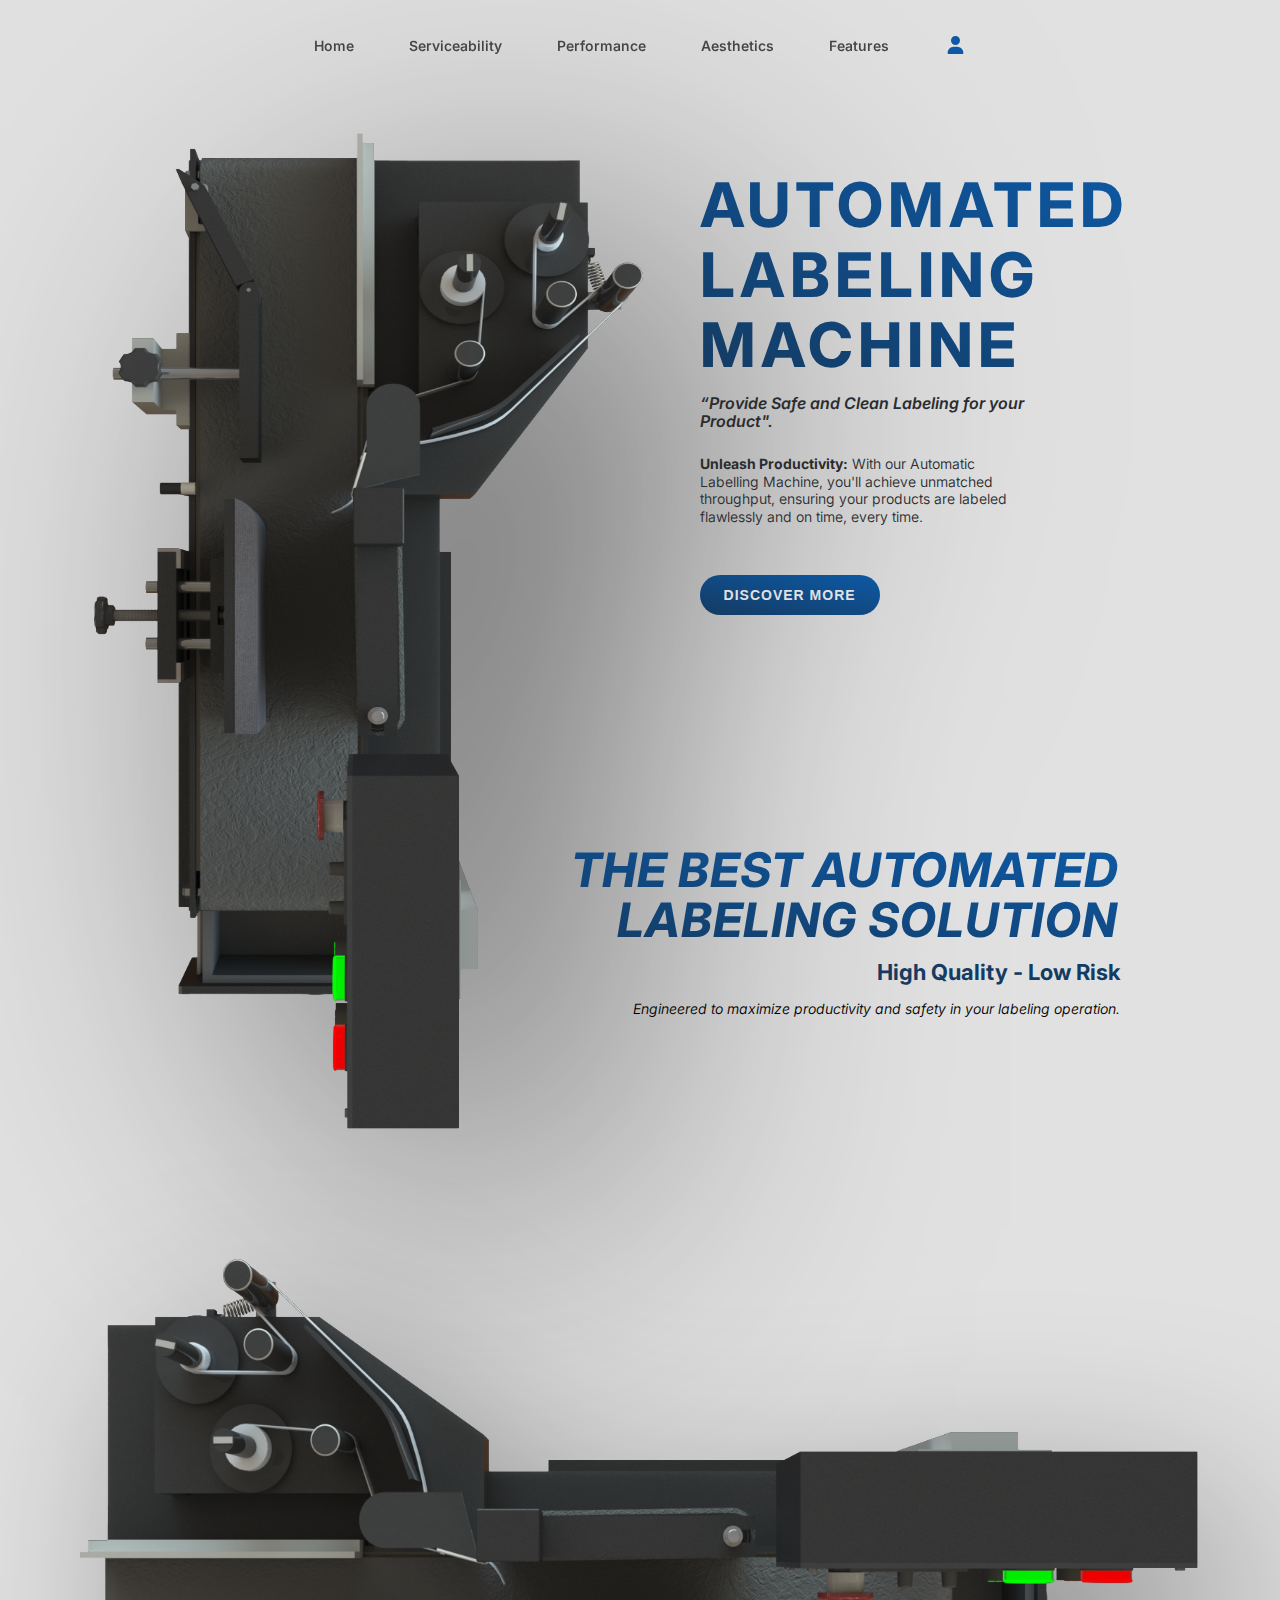
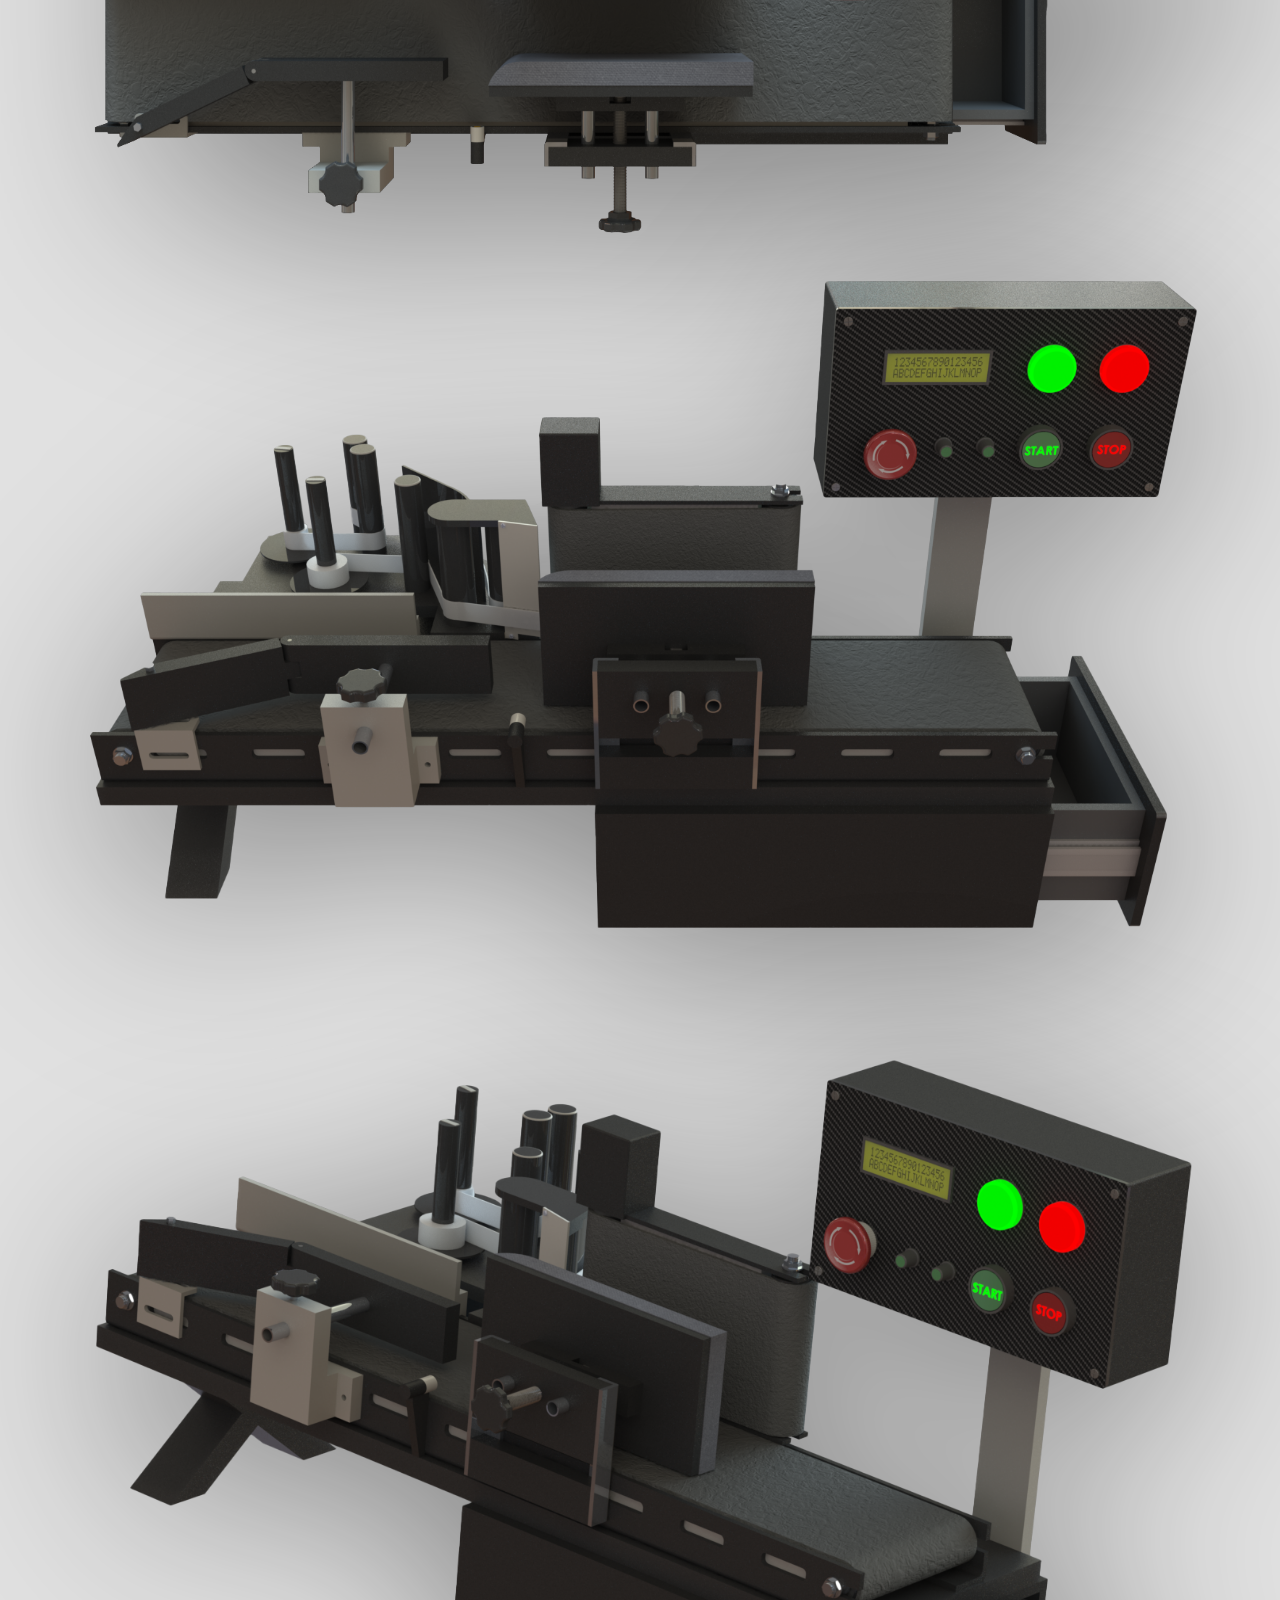
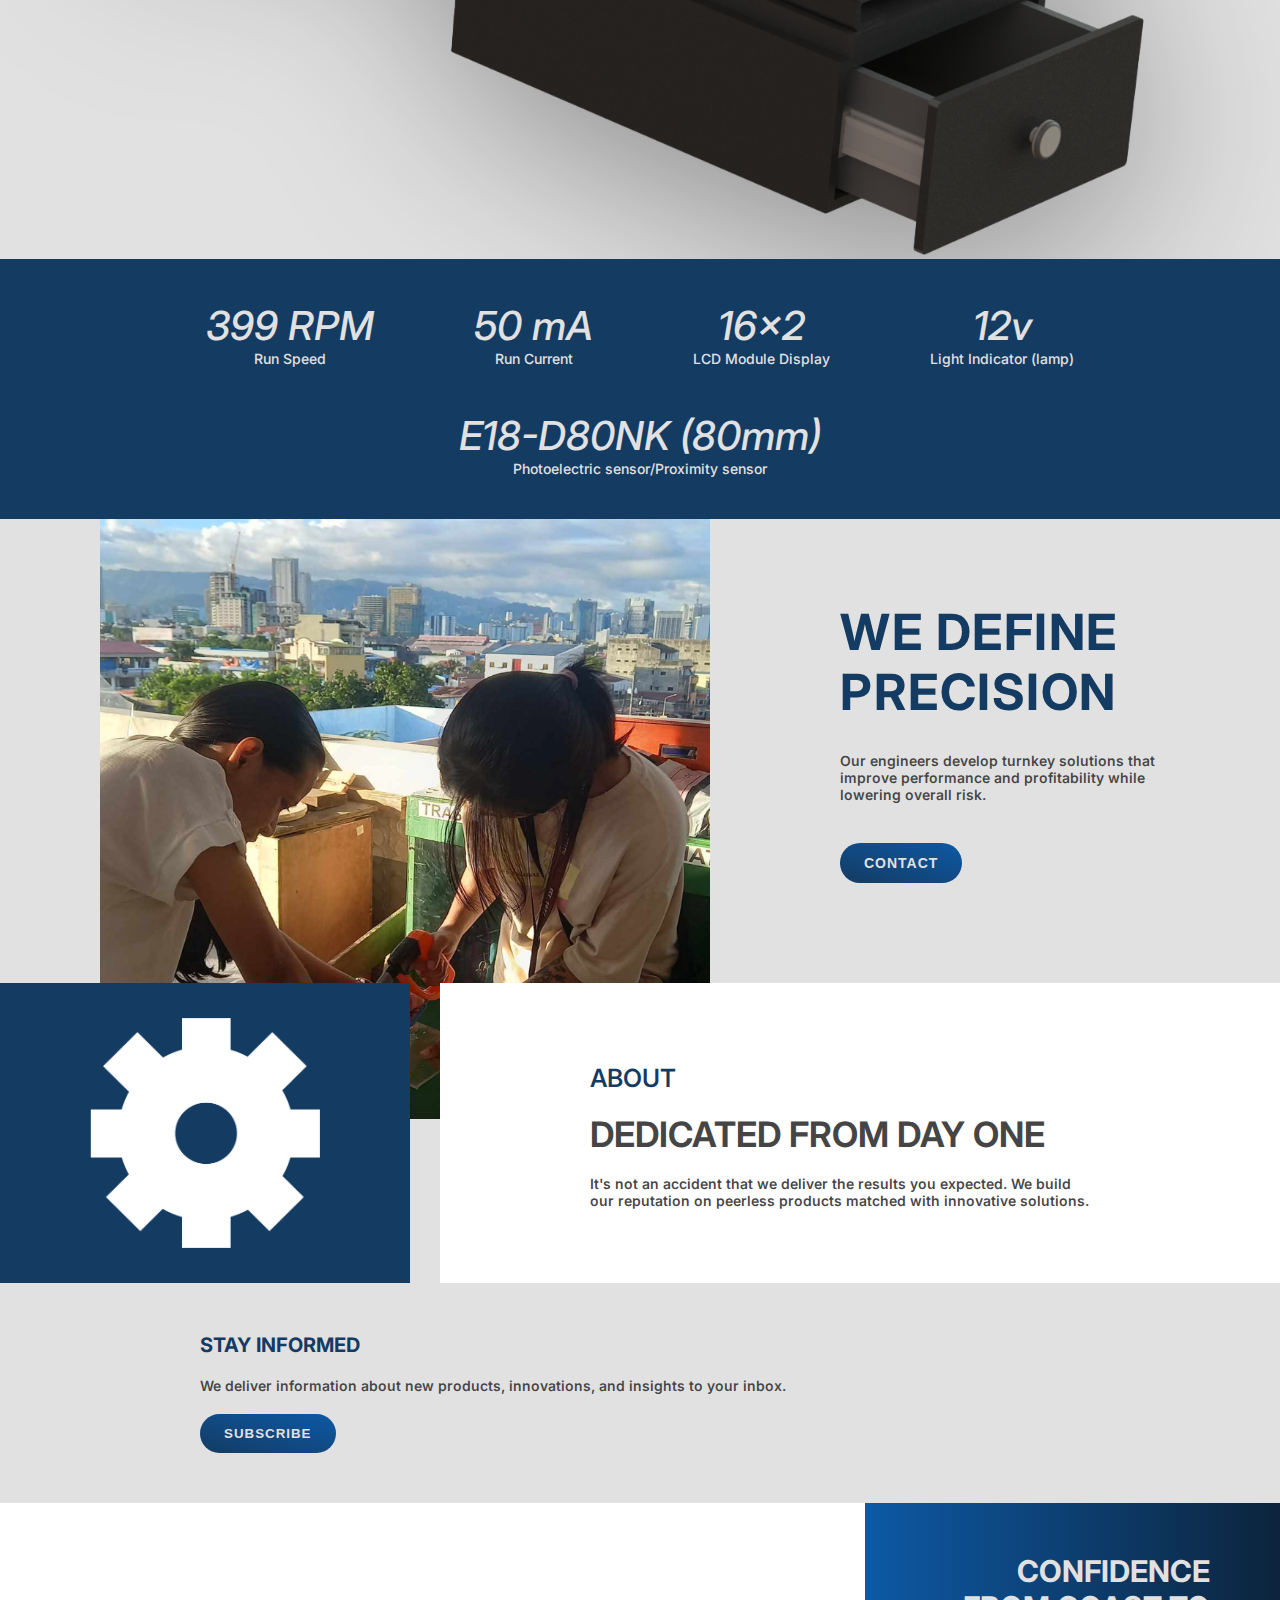
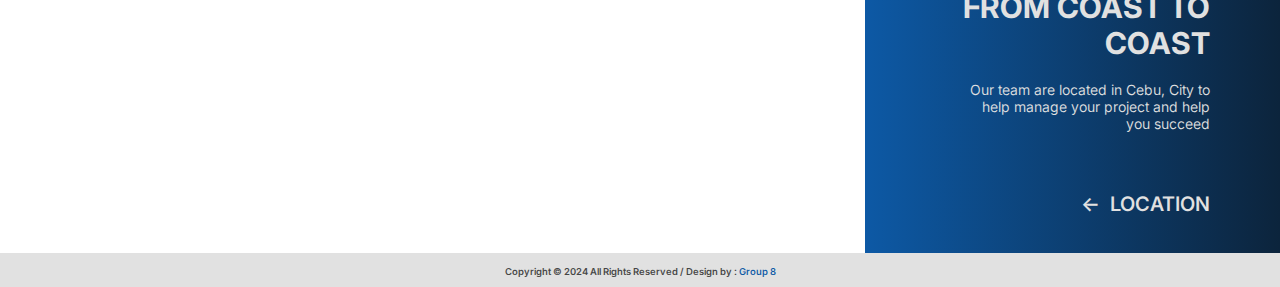
==== commit 7b1243b1: "Add files via upload" ====
--- a/index.html
+++ b/index.html
@@ -58,7 +58,7 @@
                     Labelling Machine, you'll achieve unmatched
                     throughput, ensuring your products are labeled
                     flawlessly and on time, every time.</p>
-                    <a href="discover more.html"><button class="btn">DISCOVER MORE</button></a>
+                    <a href="discover-more.html"><button class="btn">DISCOVER MORE</button></a>
             </div>
             <!-- <div class="media-icons">
                 <a href="#"><i class="fa-brands fa-facebook"></i></a>
@@ -117,7 +117,7 @@
 
 
     <!---------------------- MACHINE IMAGES ------------------------>
-    <div class="top-view"><img src="assets/top-view.png"></div>
+    <div class="top-view"><img src="assets/top-view-vertical.png"></div>
 
     <div class="top-view1"><img src="assets/topvwb.png"></div>
     <div class="front-view"><img src="assets/front-viewwb.png"></div>
--- a/style.css
+++ b/style.css
@@ -19,13 +19,10 @@
     flex-direction: column;
     overflow-x: hidden;
 }
-/* html, body{
-    width: 100%;
-    height: 100%;
-    margin: 0;
-    padding: 0;
+
+html, body{
     overflow-x :hidden;
-} */
+}
 
 
 
@@ -320,6 +317,7 @@
     left: 30px;
     height: 1280px;
     width: 760px;
+    overflow: hidden;
     filter: drop-shadow(120px 108px 180px rgba(0,0,0,0.6));
     z-index: -888;
 }
@@ -511,6 +509,7 @@
 }
 @media(max-width: 778px){
     .top-view img{
+        transition: all 0.3s ease-in-out;
         top: 30px;
         left: -60px;
         height: 900px;
@@ -545,6 +544,7 @@
         left: -240px;
         height: 1150px;
         width: 730px;
+        transition: all 0.3s ease-in-out;
         /* opacity:.85; */
     }
     section{
@@ -572,6 +572,8 @@
 @media(max-width: 709px){
     .top-view img{
         opacity:.5;
+        height: 1000px;
+        width: 570px;
         transition: 0.3s ease ease-in-out;
     }
     section{
@@ -3540,7 +3542,7 @@
 @media(max-width: 400px){
     .top-view1 img{
         height: 190px;
-        margin-top: 280px;
+        margin-top: 190px;
         width: 320px;
         filter: drop-shadow(50px 70px 100px rgba(0,0,0,0.4));
     }
